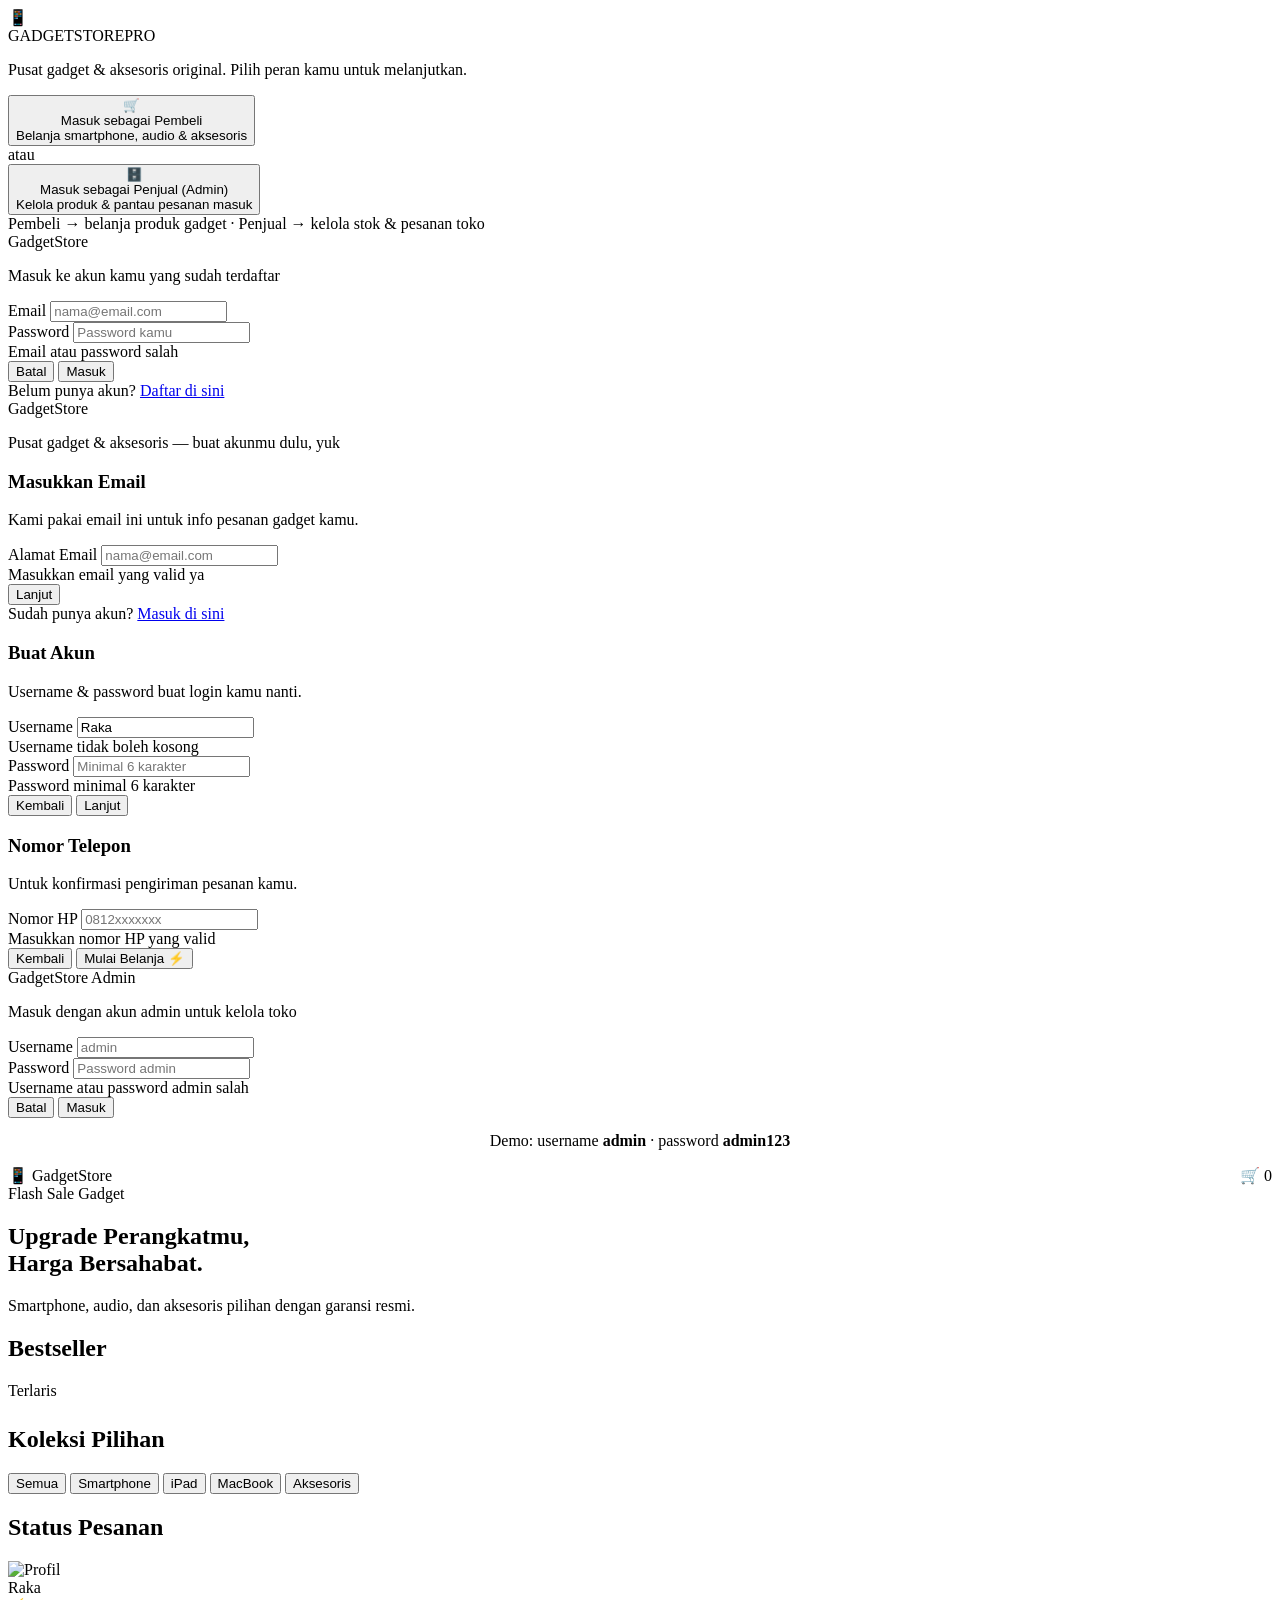
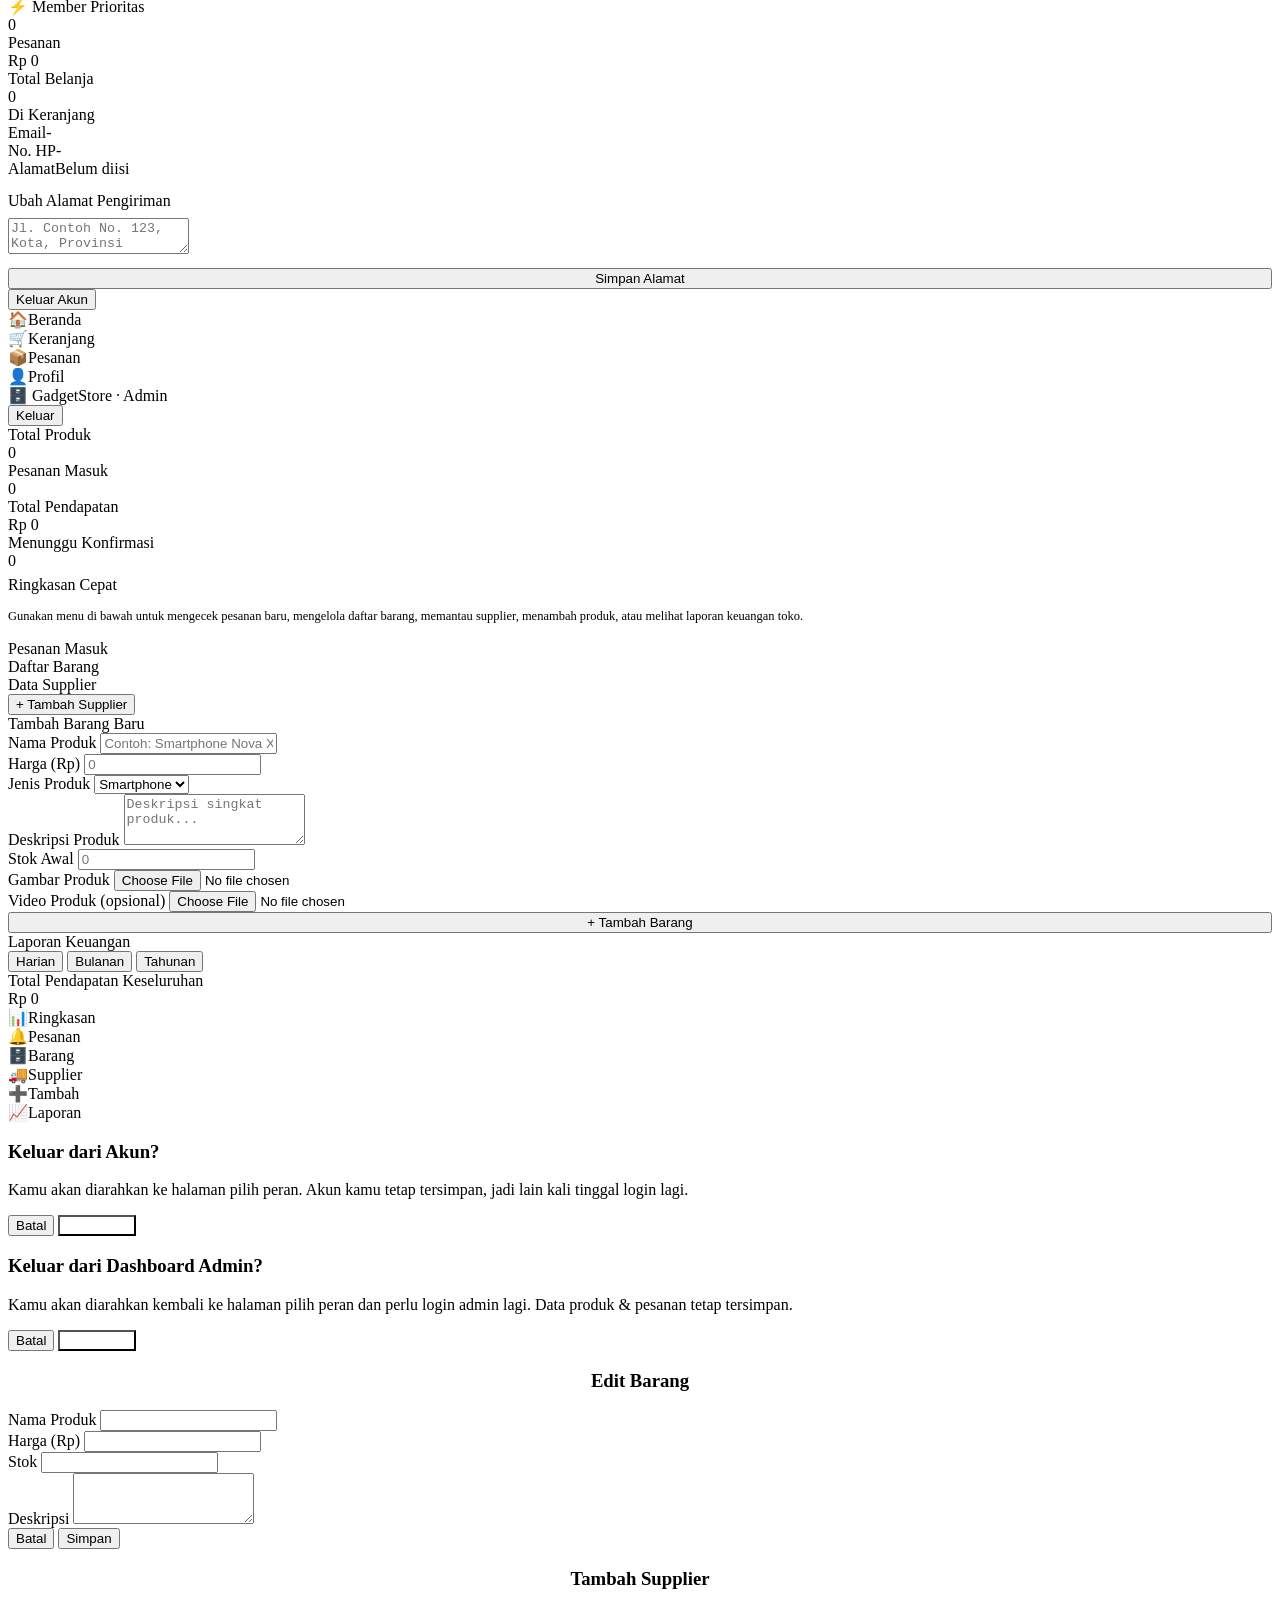
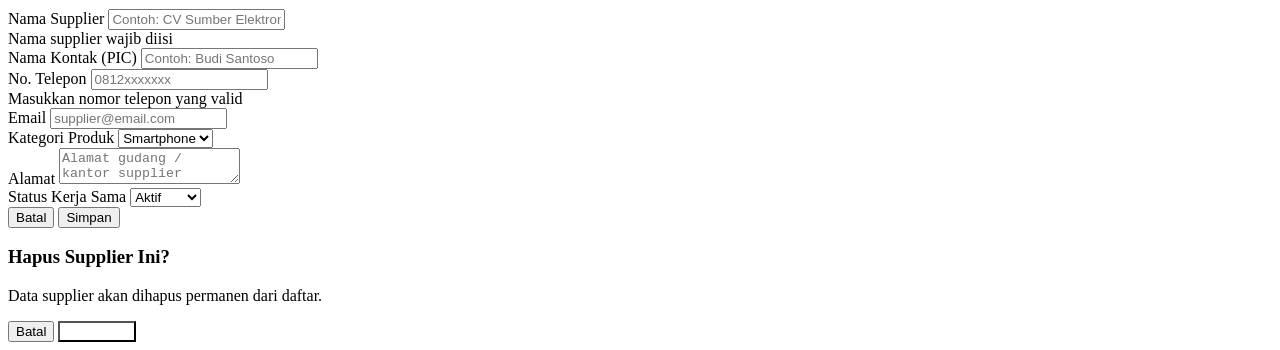
==== index-1.html @ 93f3e4f4 "Add files via upload" ====
<!DOCTYPE html>
<html lang="id">
<head>
<meta charset="UTF-8">
<meta name="viewport" content="width=device-width, initial-scale=1.0, maximum-scale=1.0">
<title>GADGET STORE PRO — Elektronik & Aksesoris Terpercaya</title>
<link rel="preconnect" href="https://fonts.googleapis.com">
<link href="https://fonts.googleapis.com/css2?family=Space+Grotesk:wght@400;500;600;700&family=Inter:wght@300;400;500;600;700&display=swap" rel="stylesheet">
<link rel="stylesheet" href="css/style.css">
</head>
<body>
<!-- ============ ROLE SELECT (LANDING) ============ -->
<div id="roleOverlay">
  <div class="role-card">
    <div class="role-logo-mark">📱<span class="led"></span></div>
    <div class="role-brand">GADGET<span>STORE</span><span class="role-pro-tag">PRO</span></div>
    <p class="role-sub">Pusat gadget &amp; aksesoris original. Pilih peran kamu untuk melanjutkan.</p>
    <button class="role-btn buyer" onclick="chooseRole('buyer')">
      <span class="r-ic">🛒</span>
      <span class="r-txt">
        <div class="r-title">Masuk sebagai Pembeli</div>
        <div class="r-desc">Belanja smartphone, audio &amp; aksesoris</div>
      </span>
    </button>

    <div class="role-divider">atau</div>

    <button class="role-btn admin" onclick="chooseRole('admin')">
      <span class="r-ic">🗄️</span>
      <span class="r-txt">
        <div class="r-title">Masuk sebagai Penjual (Admin)</div>
        <div class="r-desc">Kelola produk &amp; pantau pesanan masuk</div>
      </span>
    </button>

    <div class="role-footnote">Pembeli → belanja produk gadget · Penjual → kelola stok &amp; pesanan toko</div>
  </div>
</div>

<!-- ============ LOGIN PEMBELI (UNTUK YANG SUDAH PUNYA AKUN) ============ -->
<div id="loginOverlay">
  <div class="ob-card">
    <div class="ob-logo"><span class="brand">Gadget<span>Store</span></span></div>
    <p class="ob-sub">Masuk ke akun kamu yang sudah terdaftar</p>
    <div class="field">
      <label>Email</label>
      <input type="email" id="loginEmail" placeholder="nama@email.com">
    </div>
    <div class="field">
      <label>Password</label>
      <input type="password" id="loginPassword" placeholder="Password kamu">
      <div class="err" id="errLogin">Email atau password salah</div>
    </div>

    <div class="ob-actions">
      <button class="btn btn-ghost" onclick="cancelBuyerLogin()">Batal</button>
      <button class="btn btn-primary" onclick="loginBuyer()">Masuk</button>
    </div>
    <div class="switch-link">Belum punya akun? <a href="javascript:void(0)" onclick="goToSignupFromLogin()">Daftar di sini</a></div>
  </div>
</div>

<!-- ============ ONBOARDING (PEMBELI BARU) ============ -->
<div id="onboardingOverlay">
  <div class="ob-card">
    <div class="ob-logo"><span class="brand">Gadget<span>Store</span></span></div>
    <p class="ob-sub">Pusat gadget &amp; aksesoris — buat akunmu dulu, yuk</p>
    <div class="ob-dots">
      <div class="ob-dot active" data-dot="1"></div>
      <div class="ob-dot" data-dot="2"></div>
      <div class="ob-dot" data-dot="3"></div>
    </div>

    <!-- STEP 1: EMAIL -->
    <div class="ob-step active" id="obStep1">
      <h3>Masukkan Email</h3>
      <p class="hint">Kami pakai email ini untuk info pesanan gadget kamu.</p>
      <div class="field">
        <label>Alamat Email</label>
        <input type="email" id="obEmail" placeholder="nama@email.com">
        <div class="err" id="errEmail">Masukkan email yang valid ya</div>
      </div>
      <div class="ob-actions">
        <button class="btn btn-primary" onclick="obNext(1)">Lanjut</button>
      </div>
      <div class="switch-link">Sudah punya akun? <a href="javascript:void(0)" onclick="goToLoginFromSignup()">Masuk di sini</a></div>
    </div>

    <!-- STEP 2: USERNAME & PASSWORD -->
    <div class="ob-step" id="obStep2">
      <h3>Buat Akun</h3>
      <p class="hint">Username &amp; password buat login kamu nanti.</p>
      <div class="field">
        <label>Username</label>
        <input type="text" id="obUsername" placeholder="Raka" value="Raka">
        <div class="err" id="errUsername">Username tidak boleh kosong</div>
      </div>
      <div class="field">
        <label>Password</label>
        <input type="password" id="obPassword" placeholder="Minimal 6 karakter">
        <div class="err" id="errPassword">Password minimal 6 karakter</div>
      </div>
      <div class="ob-actions">
        <button class="btn btn-ghost" onclick="obBack(2)">Kembali</button>
        <button class="btn btn-primary" onclick="obNext(2)">Lanjut</button>
      </div>
    </div>

    <!-- STEP 3: PHONE -->
    <div class="ob-step" id="obStep3">
      <h3>Nomor Telepon</h3>
      <p class="hint">Untuk konfirmasi pengiriman pesanan kamu.</p>
      <div class="field">
        <label>Nomor HP</label>
        <input type="tel" id="obPhone" placeholder="0812xxxxxxx">
        <div class="err" id="errPhone">Masukkan nomor HP yang valid</div>
      </div>
      <div class="ob-actions">
        <button class="btn btn-ghost" onclick="obBack(3)">Kembali</button>
        <button class="btn btn-gold" onclick="obFinish()">Mulai Belanja ⚡</button>
      </div>
    </div>
  </div>
</div>

<!-- ============ LOGIN ADMIN ============ -->
<div id="adminLoginOverlay">
  <div class="ob-card">
    <div class="ob-logo"><span class="brand">Gadget<span>Store</span> Admin</span></div>
    <p class="ob-sub">Masuk dengan akun admin untuk kelola toko</p>
    <div class="field">
      <label>Username</label>
      <input type="text" id="adminUsername" placeholder="admin">
    </div>
    <div class="field">
      <label>Password</label>
      <input type="password" id="adminPassword" placeholder="Password admin">
      <div class="err" id="errAdminLogin">Username atau password admin salah</div>
    </div>

    <div class="ob-actions">
      <button class="btn btn-ghost" onclick="cancelAdminLogin()">Batal</button>
      <button class="btn btn-primary" onclick="adminLoginSubmit()">Masuk</button>
    </div>
    <p class="field-hint" style="text-align:center;margin-top:14px;">Demo: username <b>admin</b> · password <b>admin123</b></p>
  </div>
</div>

<!-- ============ APP SHELL (PEMBELI) ============ -->
<div id="app">
  <header class="app-header">
    <div id="headerHomeState" style="display:flex;align-items:center;justify-content:space-between;width:100%;">
      <div class="brand-mark">📱 Gadget<span>Store</span></div>
      <div class="header-icons">
        <div class="icon-wrap" onclick="goTo('cart')">
          🛒
          <span class="icon-badge" id="headerCartBadge">0</span>
        </div>
      </div>
    </div>
    <div id="headerBackState" style="display:none;align-items:center;gap:14px;width:100%;">
      <span class="back-btn" onclick="handleBack()">←</span>
      <span class="header-title" id="headerTitle">Detail</span>
    </div>
  </header>

  <main>
    <!-- ===== HOME ===== -->
    <section class="view active" id="view-home">
      <div class="promo-banner">
        <div class="tag">Flash Sale Gadget</div>
        <h2>Upgrade Perangkatmu,<br>Harga Bersahabat.</h2>
        <p>Smartphone, audio, dan aksesoris pilihan dengan garansi resmi.</p>
      </div>
      <div class="section-title">
        <h2>Bestseller</h2>
        <span>Terlaris</span>
      </div>
      <div class="hscroll" id="bestsellerScroll"></div>

      <div class="section-title" style="margin-top:26px;">
        <h2>Koleksi Pilihan</h2>
      </div>
      <div class="cat-chips" id="catChips">
        <button class="chip active" data-cat="semua">Semua</button>
        <button class="chip" data-cat="smartphone">Smartphone</button>
        <button class="chip" data-cat="ipad">iPad</button>
        <button class="chip" data-cat="macbook">MacBook</button>
        <button class="chip" data-cat="aksesoris">Aksesoris</button>
      </div>
      <div class="grid-products" id="productGrid"></div>
    </section>

    <!-- ===== PRODUCT DETAIL ===== -->
    <section class="view" id="view-detail"></section>

    <!-- ===== CART ===== -->
    <section class="view" id="view-cart">
      <div id="cartContent"></div>
    </section>

    <!-- ===== CHECKOUT ===== -->
    <section class="view" id="view-checkout"></section>

    <!-- ===== ORDERS ===== -->
    <section class="view" id="view-orders">
      <div class="section-title"><h2>Status Pesanan</h2></div>
      <div id="ordersList"></div>
    </section>

    <!-- ===== PROFILE ===== -->
    <section class="view" id="view-profile">
      <div class="profile-card">
        <img class="profile-avatar" src="https://i.pravatar.cc/150?img=12" alt="Profil">
        <div class="profile-name" id="profileName">Raka</div>
        <div class="vip-badge">⚡ Member Prioritas</div>
        <div class="profile-stats">
          <div><div class="num" id="statOrders">0</div><div class="lbl">Pesanan</div></div>
          <div><div class="num" id="statSpent">Rp 0</div><div class="lbl">Total Belanja</div></div>
          <div><div class="num" id="statCartCount">0</div><div class="lbl">Di Keranjang</div></div>
        </div>
      </div>

      <div class="info-list">
        <div class="info-row"><span class="lbl">Email</span><span class="val" id="profileEmail">-</span></div>
        <div class="info-row"><span class="lbl">No. HP</span><span class="val" id="profilePhone">-</span></div>
        <div class="info-row"><span class="lbl">Alamat</span><span class="val" id="profileAddress">Belum diisi</span></div>
      </div>

      <div class="info-list" style="margin-top:14px;">
        <div class="info-row" style="display:block;">
          <label class="lbl" style="display:block;margin-bottom:8px;">Ubah Alamat Pengiriman</label>
          <textarea class="co-addr-input" id="addressInput" placeholder="Jl. Contoh No. 123, Kota, Provinsi"></textarea>
          <button class="btn btn-primary" style="width:100%;margin-top:10px;" onclick="saveAddress()">Simpan Alamat</button>
        </div>
      </div>

      <button class="logout-btn" onclick="openLogoutModal()">Keluar Akun</button>
    </section>
  </main>

  <nav class="bottom-nav">
    <div class="nav-item active" data-nav="home" onclick="goTo('home')">
      <span class="ic">🏠</span><span>Beranda</span>
    </div>
    <div class="nav-item" data-nav="cart" onclick="goTo('cart')">
      <span class="ic">🛒</span><span>Keranjang</span>
      <span class="nav-badge" id="navCartBadge" style="display:none;">0</span>
    </div>
    <div class="nav-item" data-nav="orders" onclick="goTo('orders')">
      <span class="ic">📦</span><span>Pesanan</span>
    </div>
    <div class="nav-item" data-nav="profile" onclick="goTo('profile')">
      <span class="ic">👤</span><span>Profil</span>
    </div>
  </nav>
</div>

<!-- ============ ADMIN APP (PENJUAL) ============ -->
<div id="adminApp">
  <header class="admin-header">
    <div class="admin-brand">🗄️ Gadget<span>Store</span> · Admin</div>
    <button class="admin-exit" onclick="openAdminExitModal()">Keluar</button>
  </header>
  <div class="admin-main">
    <!-- TAB: RINGKASAN -->
    <div class="admin-tabpanel active" id="adminPanel-ringkasan">
      <div class="admin-stats">
        <div class="admin-stat-card"><div class="lbl">Total Produk</div><div class="val" id="adminStatProducts">0</div></div>
        <div class="admin-stat-card"><div class="lbl">Pesanan Masuk</div><div class="val" id="adminStatOrders">0</div></div>
        <div class="admin-stat-card"><div class="lbl">Total Pendapatan</div><div class="val" id="adminStatRevenue">Rp 0</div></div>
        <div class="admin-stat-card pending"><div class="lbl">Menunggu Konfirmasi</div><div class="val" id="adminStatPending">0</div></div>
      </div>
      <div class="admin-section-title" style="margin-top:6px;">Ringkasan Cepat</div>
      <p style="font-size:12.5px;color:var(--muted);line-height:1.7;">Gunakan menu di bawah untuk mengecek pesanan baru, mengelola daftar barang, memantau supplier, menambah produk, atau melihat laporan keuangan toko.</p>
    </div>

    <!-- TAB: PESANAN (NOTIFIKASI PENJUALAN) -->
    <div class="admin-tabpanel" id="adminPanel-pesanan">
      <div class="admin-section-title" style="margin-top:0;">Pesanan Masuk</div>
      <div id="adminOrdersList"></div>
    </div>

    <!-- TAB: LIHAT BARANG -->
    <div class="admin-tabpanel" id="adminPanel-barang">
      <div class="admin-section-title" style="margin-top:0;">Daftar Barang</div>
      <div class="admin-prod-grid" id="adminProductGrid"></div>
    </div>

    <!-- TAB: SUPPLIER -->
    <div class="admin-tabpanel" id="adminPanel-supplier">
      <div class="admin-section-title" style="margin-top:0;">Data Supplier</div>
      <div class="supplier-topbar">
        <button class="btn-add-supplier" onclick="openAddSupplierModal()">+ Tambah Supplier</button>
      </div>
      <div id="supplierList"></div>
    </div>

    <!-- TAB: TAMBAH BARANG -->
    <div class="admin-tabpanel" id="adminPanel-tambah">
      <div class="admin-section-title" style="margin-top:0;">Tambah Barang Baru</div>
      <div class="co-block">
        <div class="field">
          <label>Nama Produk</label>
          <input type="text" id="addName" placeholder="Contoh: Smartphone Nova X13">
        </div>
        <div class="field">
          <label>Harga (Rp)</label>
          <input type="number" id="addPrice" placeholder="0">
        </div>
        <div class="field">
          <label>Jenis Produk</label>
          <select id="addCat">
            <option value="smartphone">Smartphone</option>
            <option value="ipad">iPad</option>
            <option value="macbook">MacBook</option>
            <option value="aksesoris">Aksesoris</option>
          </select>
        </div>
        <div class="field">
          <label>Deskripsi Produk</label>
          <textarea id="addDesc" rows="3" placeholder="Deskripsi singkat produk..."></textarea>
        </div>
        <div class="field">
          <label>Stok Awal</label>
          <input type="number" id="addStock" placeholder="0">
        </div>
        <div class="field">
          <label>Gambar Produk</label>
          <input type="file" id="addImageFile" accept="image/*" onchange="previewAddImage(event)">
          <div class="file-preview" id="addImagePreview"></div>
        </div>
        <div class="field">
          <label>Video Produk (opsional)</label>
          <input type="file" id="addVideoFile" accept="video/*" onchange="previewAddVideo(event)">
          <div class="file-preview" id="addVideoPreview"></div>
        </div>
        <button class="btn btn-primary" style="width:100%;" onclick="submitNewProduct()">+ Tambah Barang</button>
      </div>
    </div>

    <!-- TAB: LAPORAN KEUANGAN -->
    <div class="admin-tabpanel" id="adminPanel-laporan">
      <div class="admin-section-title" style="margin-top:0;">Laporan Keuangan</div>
      <div class="report-toggle">
        <button class="active" data-range="harian" onclick="setReportRange('harian')">Harian</button>
        <button data-range="bulanan" onclick="setReportRange('bulanan')">Bulanan</button>
        <button data-range="tahunan" onclick="setReportRange('tahunan')">Tahunan</button>
      </div>
      <div class="report-summary">
        <div class="rs-lbl">Total Pendapatan Keseluruhan</div>
        <div class="rs-val" id="reportSummaryValue">Rp 0</div>
      </div>
      <div id="reportList"></div>
    </div>
  </div>

  <nav class="bottom-nav" id="adminBottomNav">
    <div class="nav-item active" data-tab="ringkasan" onclick="adminGoTo('ringkasan')">
      <span class="ic">📊</span><span>Ringkasan</span>
    </div>
    <div class="nav-item" data-tab="pesanan" onclick="adminGoTo('pesanan')">
      <span class="ic">🔔</span><span>Pesanan</span>
      <span class="nav-badge" id="adminPendingBadge" style="display:none;">0</span>
    </div>
    <div class="nav-item" data-tab="barang" onclick="adminGoTo('barang')">
      <span class="ic">🗄️</span><span>Barang</span>
    </div>
    <div class="nav-item" data-tab="supplier" onclick="adminGoTo('supplier')">
      <span class="ic">🚚</span><span>Supplier</span>
    </div>
    <div class="nav-item" data-tab="tambah" onclick="adminGoTo('tambah')">
      <span class="ic">➕</span><span>Tambah</span>
    </div>
    <div class="nav-item" data-tab="laporan" onclick="adminGoTo('laporan')">
      <span class="ic">📈</span><span>Laporan</span>
    </div>
  </nav>
</div>

<!-- ============ LOGOUT MODAL (PEMBELI) ============ -->
<div class="modal-overlay" id="logoutModal">
  <div class="modal-box">
    <h3>Keluar dari Akun?</h3>
    <p>Kamu akan diarahkan ke halaman pilih peran. Akun kamu tetap tersimpan, jadi lain kali tinggal login lagi.</p>
    <div class="modal-actions">
      <button class="btn btn-ghost" style="flex:1;" onclick="closeLogoutModal()">Batal</button>
      <button class="btn" style="flex:1;background:var(--danger);color:#fff;" onclick="confirmLogout()">Ya, Keluar</button>
    </div>
  </div>
</div>

<!-- ============ ADMIN EXIT MODAL ============ -->
<div class="modal-overlay" id="adminExitModal">
  <div class="modal-box">
    <h3>Keluar dari Dashboard Admin?</h3>
    <p>Kamu akan diarahkan kembali ke halaman pilih peran dan perlu login admin lagi. Data produk &amp; pesanan tetap tersimpan.</p>
    <div class="modal-actions">
      <button class="btn btn-ghost" style="flex:1;" onclick="closeAdminExitModal()">Batal</button>
      <button class="btn" style="flex:1;background:var(--danger);color:#fff;" onclick="confirmAdminExit()">Ya, Keluar</button>
    </div>
  </div>
</div>

<!-- ============ EDIT PRODUK MODAL (ADMIN) ============ -->
<div class="modal-overlay" id="editProductModal">
  <div class="modal-box" style="text-align:left;">
    <h3 style="text-align:center;">Edit Barang</h3>
    <div class="field">
      <label>Nama Produk</label>
      <input type="text" id="editName">
    </div>
    <div class="field">
      <label>Harga (Rp)</label>
      <input type="number" id="editPrice">
    </div>
    <div class="field">
      <label>Stok</label>
      <input type="number" id="editStock">
    </div>
    <div class="field">
      <label>Deskripsi</label>
      <textarea id="editDesc" rows="3"></textarea>
    </div>
    <div class="modal-actions">
      <button class="btn btn-ghost" style="flex:1;" onclick="closeEditProductModal()">Batal</button>
      <button class="btn btn-primary" style="flex:1;" onclick="saveEditProduct()">Simpan</button>
    </div>
  </div>
</div>

<!-- ============ SUPPLIER MODAL (TAMBAH / EDIT) ============ -->
<div class="modal-overlay" id="supplierModal">
  <div class="modal-box" style="text-align:left;">
    <h3 style="text-align:center;" id="supplierModalTitle">Tambah Supplier</h3>
    <div class="field">
      <label>Nama Supplier</label>
      <input type="text" id="supName" placeholder="Contoh: CV Sumber Elektronik">
      <div class="err" id="errSupName">Nama supplier wajib diisi</div>
    </div>
    <div class="field">
      <label>Nama Kontak (PIC)</label>
      <input type="text" id="supContact" placeholder="Contoh: Budi Santoso">
    </div>
    <div class="field">
      <label>No. Telepon</label>
      <input type="tel" id="supPhone" placeholder="0812xxxxxxx">
      <div class="err" id="errSupPhone">Masukkan nomor telepon yang valid</div>
    </div>
    <div class="field">
      <label>Email</label>
      <input type="email" id="supEmail" placeholder="supplier@email.com">
    </div>
    <div class="field">
      <label>Kategori Produk</label>
      <select id="supCat">
        <option value="smartphone">Smartphone</option>
        <option value="ipad">iPad</option>
        <option value="macbook">MacBook</option>
        <option value="aksesoris">Aksesoris</option>
      </select>
    </div>
    <div class="field">
      <label>Alamat</label>
      <textarea id="supAddress" rows="2" placeholder="Alamat gudang / kantor supplier"></textarea>
    </div>
    <div class="field">
      <label>Status Kerja Sama</label>
      <select id="supStatus">
        <option value="Aktif">Aktif</option>
        <option value="Nonaktif">Nonaktif</option>
      </select>
    </div>
    <div class="modal-actions">
      <button class="btn btn-ghost" style="flex:1;" onclick="closeSupplierModal()">Batal</button>
      <button class="btn btn-primary" style="flex:1;" onclick="saveSupplier()">Simpan</button>
    </div>
  </div>
</div>

<!-- ============ HAPUS SUPPLIER MODAL ============ -->
<div class="modal-overlay" id="deleteSupplierModal">
  <div class="modal-box">
    <h3>Hapus Supplier Ini?</h3>
    <p id="deleteSupplierText">Data supplier akan dihapus permanen dari daftar.</p>
    <div class="modal-actions">
      <button class="btn btn-ghost" style="flex:1;" onclick="closeDeleteSupplierModal()">Batal</button>
      <button class="btn" style="flex:1;background:var(--danger);color:#fff;" onclick="confirmDeleteSupplier()">Ya, Hapus</button>
    </div>
  </div>
</div>

<div class="toast" id="toast"><span class="dot"></span><span id="toastMsg"></span></div>

<script src="js/app.js"></script>
</body>
</html>
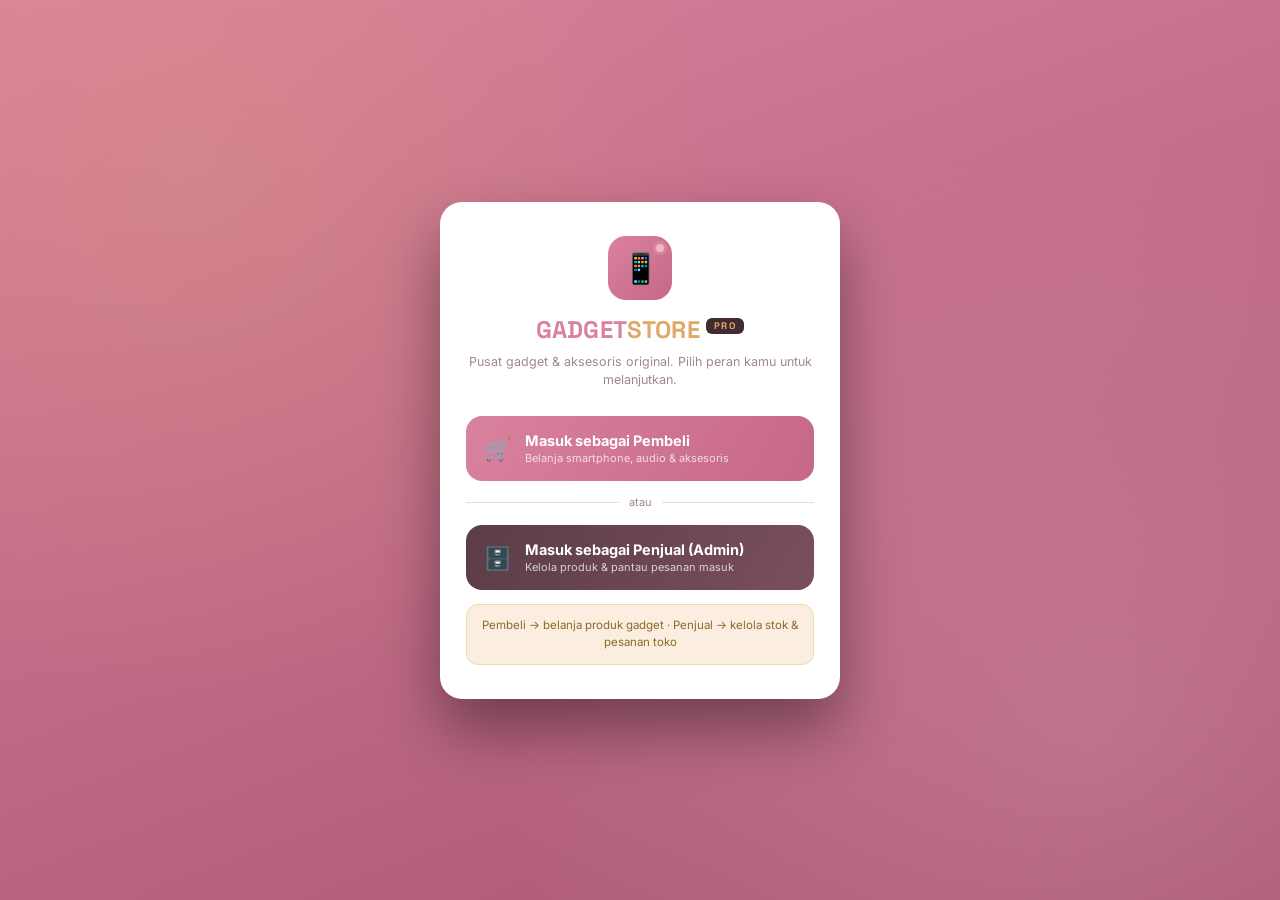
==== commit ef288410: "Update index-1.html" ====
--- a/index-1.html
+++ b/index-1.html
@@ -6,7 +6,543 @@
 <title>GADGET STORE PRO — Elektronik & Aksesoris Terpercaya</title>
 <link rel="preconnect" href="https://fonts.googleapis.com">
 <link href="https://fonts.googleapis.com/css2?family=Space+Grotesk:wght@400;500;600;700&family=Inter:wght@300;400;500;600;700&display=swap" rel="stylesheet">
-<link rel="stylesheet" href="css/style.css">
+<style>
+  :root{
+    --primary:#d9829d;      /* pink cream — dusty rose */
+    --secondary:#c66886;
+    --accent:#e0a86a;       /* cream gold accent */
+    --signal:#f2b6c6;       /* soft pink indicator */
+    --bg:#fdf4ee;           /* cream background */
+    --surface:#FFFFFF;
+    --ink:#3f2b30;
+    --muted:#a08790;
+    --line:#f2ddd6;
+    --danger:#c23b3b;
+    --amber:#d99a2b;
+    --blue:#2e6cd9;
+    --green:#2e9e5b;
+  }
+  *{margin:0;padding:0;box-sizing:border-box;}
+  html,body{height:100%;}
+  body{
+    font-family:'Inter',sans-serif;
+    background:var(--bg);
+    color:var(--ink);
+    -webkit-tap-highlight-color:transparent;
+  }
+  h1,h2,h3,.display{font-family:'Space Grotesk',sans-serif;}
+  a{color:inherit;text-decoration:none;}
+  ul{list-style:none;}
+  img{max-width:100%;display:block;}
+  button,input,select,textarea{font-family:inherit;}
+  button{cursor:pointer;border:none;background:none;}
+  input,textarea{outline:none;}
+  .container{max-width:1100px;margin:0 auto;padding:0 5%;}
+/* ================= LED INDICATOR SIGNATURE ================= */
+.led{
+width:8px;height:8px;border-radius:50%;background:var(--signal);
+box-shadow:0 0 0 3px rgba(242,182,198,.25);
+animation:pulse 1.8s ease-in-out infinite;
+}
+@keyframes pulse{
+0%,100%{opacity:1; box-shadow:0 0 0 3px rgba(242,182,198,.25);}
+50%{opacity:.55; box-shadow:0 0 0 5px rgba(242,182,198,.12);}
+}
+
+/* ================= ROLE SELECT SCREEN ================= */
+#roleOverlay{
+position:fixed;inset:0;z-index:1100;
+background:
+radial-gradient(circle at 15% 20%, rgba(224,168,106,.22), transparent 40%),
+radial-gradient(circle at 85% 80%, rgba(242,182,198,.25), transparent 45%),
+linear-gradient(160deg,var(--primary),#a85570);
+display:flex;align-items:center;justify-content:center;
+padding:24px;
+}
+.role-card{
+width:100%;max-width:400px;background:var(--surface);
+border-radius:22px;padding:34px 26px;
+box-shadow:0 30px 60px rgba(0,0,0,.4);
+text-align:center;
+}
+.role-logo-mark{
+display:inline-flex;align-items:center;justify-content:center;
+width:64px;height:64px;border-radius:18px;
+background:linear-gradient(135deg,var(--primary),var(--secondary));
+font-size:30px;margin-bottom:14px;position:relative;
+}
+.role-logo-mark .led{position:absolute;top:8px;right:8px;}
+.role-brand{font-family:'Space Grotesk',sans-serif;font-size:24px;font-weight:700;color:var(--primary);letter-spacing:.3px;}
+.role-brand span{color:var(--accent);}
+.role-pro-tag{
+display:inline-block;font-size:9.5px;font-weight:700;letter-spacing:1.5px;
+color:#fff;background:var(--ink);padding:2px 8px;border-radius:6px;
+vertical-align:middle;margin-left:6px;position:relative;top:-6px;
+}
+.role-sub{font-size:12.5px;color:var(--muted);margin:8px 0 26px;line-height:1.5;}
+
+.role-btn{
+width:100%;display:flex;align-items:center;gap:14px;
+padding:16px 18px;border-radius:16px;text-align:left;margin-bottom:14px;
+transition:transform .2s ease, filter .2s ease;
+}
+.role-btn:active{transform:scale(.98);}
+.role-btn.buyer{
+background:linear-gradient(120deg,var(--primary),var(--secondary));
+color:#fff;
+}
+.role-btn.admin{
+background:linear-gradient(120deg,#5b3d46,#7a4f5b);
+color:#fff;
+}
+.role-btn .r-ic{font-size:22px;}
+.role-btn .r-txt .r-title{font-size:14.5px;font-weight:700;}
+.role-btn .r-txt .r-desc{font-size:11px;opacity:.75;margin-top:2px;}
+
+.role-divider{display:flex;align-items:center;gap:10px;margin:8px 0 16px;color:var(--muted);font-size:11px;}
+.role-divider::before,.role-divider::after{content:"";flex:1;height:1px;background:var(--line);}
+
+.role-footnote{
+background:#fbeee0;border:1px solid #f0d9b8;color:#8a6a2c;
+font-size:11.5px;border-radius:12px;padding:12px 14px;line-height:1.5;margin-top:4px;
+}
+
+/* ================= ONBOARDING / LOGIN OVERLAYS ================= */
+#onboardingOverlay,#loginOverlay,#adminLoginOverlay{
+position:fixed;inset:0;z-index:1000;display:none;
+align-items:center;justify-content:center;
+padding:24px;
+}
+#onboardingOverlay,#loginOverlay{ background:linear-gradient(160deg,var(--primary),var(--secondary)); }
+#adminLoginOverlay{ background:linear-gradient(160deg,#4a333a,#2a1c20); }
+
+.ob-card{
+width:100%;max-width:400px;background:var(--surface);
+border-radius:22px;padding:32px 26px;
+box-shadow:0 30px 60px rgba(0,0,0,.35);
+}
+.ob-logo{text-align:center;margin-bottom:6px;}
+.ob-logo .brand{font-family:'Space Grotesk',sans-serif;font-size:24px;font-weight:700;color:var(--primary);}
+.ob-logo .brand span{color:var(--accent);}
+.ob-sub{text-align:center;font-size:12.5px;color:var(--muted);margin-bottom:26px;}
+
+.ob-dots{display:flex;justify-content:center;gap:8px;margin-bottom:24px;}
+.ob-dot{width:8px;height:8px;border-radius:50%;background:var(--line);transition:all .3s ease;}
+.ob-dot.active{background:var(--accent);width:22px;border-radius:5px;}
+
+.ob-step{display:none;}
+.ob-step.active{display:block;animation:fadein .35s ease;}
+@keyframes fadein{from{opacity:0;transform:translateY(8px);}to{opacity:1;transform:translateY(0);}}
+
+.ob-step h3{font-size:18px;color:var(--primary);margin-bottom:6px;}
+.ob-step p.hint{font-size:12px;color:var(--muted);margin-bottom:20px;}
+
+.field{margin-bottom:16px;}
+.field label{display:block;font-size:11.5px;font-weight:600;color:var(--secondary);margin-bottom:6px;}
+.field input,.field textarea,.field select{
+width:100%;padding:13px 14px;border-radius:12px;
+border:1.5px solid var(--line);font-size:14px;background:#fffaf7;
+transition:border .25s ease;
+}
+.field input:focus,.field textarea:focus,.field select:focus{border-color:var(--accent);background:#fff;}
+.field .err{font-size:11px;color:var(--danger);margin-top:5px;display:none;}
+.field-hint{font-size:10.5px;color:var(--muted);margin-top:5px;}
+
+.ob-actions{display:flex;gap:10px;margin-top:22px;}
+.btn{
+display:inline-flex;align-items:center;justify-content:center;gap:6px;
+padding:13px 20px;border-radius:12px;font-size:13.5px;font-weight:600;
+transition:all .25s ease;
+}
+.btn-primary{background:var(--primary);color:#fff;flex:1;}
+.btn-primary:hover{background:var(--secondary);}
+.btn-ghost{background:var(--bg);color:var(--secondary);}
+.btn-gold{background:var(--accent);color:#fff;flex:1;}
+.btn-gold:hover{filter:brightness(1.05);}
+.switch-link{text-align:center;font-size:11.5px;color:var(--muted);margin-top:16px;}
+.switch-link a{color:var(--primary);font-weight:700;}
+
+/* ================= APP SHELL (BUYER) ================= */
+#app{display:none;min-height:100vh;padding-bottom:78px;}
+
+header.app-header{
+position:sticky;top:0;z-index:50;
+background:var(--primary);color:#fff;
+padding:16px 5%;
+display:flex;align-items:center;justify-content:space-between;
+box-shadow:0 6px 20px rgba(0,0,0,.12);
+}
+.brand-mark{font-family:'Space Grotesk',sans-serif;font-size:19px;font-weight:700;display:flex;align-items:center;gap:8px;}
+.brand-mark span{color:var(--accent);}
+.brand-mark .led{position:static;}
+.header-icons{display:flex;align-items:center;gap:16px;}
+.icon-wrap{position:relative;font-size:19px;}
+.icon-badge{
+position:absolute;top:-8px;right:-10px;background:var(--accent);color:#fff;
+font-size:10px;font-weight:700;width:17px;height:17px;border-radius:50%;
+display:flex;align-items:center;justify-content:center;
+}
+.back-btn{font-size:20px;}
+.header-title{font-size:15px;font-weight:600;}
+
+main{max-width:1100px;margin:0 auto;padding:18px 5% 30px;}
+.view{display:none;}
+.view.active{display:block;animation:fadein .3s ease;}
+
+/* ================= HOME ================= */
+.section-title{
+display:flex;justify-content:space-between;align-items:center;
+margin:22px 0 14px;
+}
+.section-title h2{font-size:18px;color:var(--primary);}
+.section-title span{font-size:11.5px;color:var(--accent);font-weight:600;}
+
+.promo-banner{
+background:linear-gradient(120deg,var(--primary),var(--secondary));
+color:#fff;border-radius:18px;padding:24px 20px;position:relative;overflow:hidden;
+}
+.promo-banner::after{
+content:"";position:absolute;right:-30px;top:-30px;width:140px;height:140px;
+background:radial-gradient(circle,rgba(242,182,198,.35),transparent 70%);
+}
+.promo-banner::before{
+content:"";position:absolute;inset:0;opacity:.12;pointer-events:none;
+background-image:
+linear-gradient(90deg, transparent 46%, var(--accent) 46%, var(--accent) 48%, transparent 48%),
+linear-gradient(0deg, transparent 70%, var(--accent) 70%, var(--accent) 72%, transparent 72%);
+background-size:60px 60px;
+}
+.promo-banner .tag{font-size:10.5px;letter-spacing:2px;text-transform:uppercase;color:#fff0f5;font-weight:700;}
+.promo-banner h2{font-size:22px;margin:8px 0 6px;}
+.promo-banner p{font-size:12.5px;opacity:.85;max-width:230px;}
+
+.hscroll{display:flex;gap:14px;overflow-x:auto;padding:4px 2px 10px;scrollbar-width:none;}
+.hscroll::-webkit-scrollbar{display:none;}
+
+.cat-chips{display:flex;gap:9px;overflow-x:auto;padding:2px 2px 4px;scrollbar-width:none;}
+.cat-chips::-webkit-scrollbar{display:none;}
+.chip{
+flex:0 0 auto;padding:9px 18px;border-radius:20px;font-size:12.5px;font-weight:600;
+background:var(--surface);border:1.5px solid var(--line);color:var(--secondary);
+}
+.chip.active{background:var(--primary);border-color:var(--primary);color:#fff;}
+
+.grid-products{
+display:grid;grid-template-columns:repeat(2,1fr);gap:14px;margin-top:14px;
+}
+@media(min-width:720px){ .grid-products{grid-template-columns:repeat(4,1fr);} }
+
+.p-card{
+background:var(--surface);border-radius:16px;overflow:hidden;
+box-shadow:0 8px 20px -10px rgba(217,130,157,.35);
+flex:0 0 150px;
+display:flex;flex-direction:column;
+}
+.grid-products .p-card{flex:none;width:100%;}
+
+.p-img{position:relative;height:170px;background:var(--bg);cursor:pointer;}
+.p-img img{width:100%;height:100%;object-fit:cover;}
+.p-badge{
+position:absolute;top:10px;left:10px;background:var(--accent);color:#fff;
+font-size:9.5px;font-weight:700;padding:4px 9px;border-radius:20px;
+}
+.p-video-badge{
+position:absolute;bottom:10px;right:10px;background:rgba(0,0,0,.55);color:#fff;
+font-size:10px;font-weight:600;padding:3px 8px;border-radius:20px;display:flex;align-items:center;gap:4px;
+}
+.p-body{padding:11px 11px 13px;flex:1;display:flex;flex-direction:column;}
+.p-name{font-size:12.5px;font-weight:600;line-height:1.3;margin-bottom:4px;cursor:pointer;}
+.p-desc{font-size:10.5px;color:var(--muted);margin-bottom:6px;line-height:1.4;}
+.p-rating{display:flex;align-items:center;gap:5px;font-size:10.5px;color:var(--muted);margin-bottom:6px;}
+.p-rating .stars{color:var(--accent);}
+.p-price{font-size:13.5px;font-weight:700;color:var(--primary);margin-bottom:10px;}
+.p-actions{display:flex;gap:6px;margin-top:auto;}
+.p-actions button{flex:1;padding:8px 4px;border-radius:9px;font-size:10.5px;font-weight:600;}
+.btn-cart-sm{background:var(--bg);color:var(--secondary);border:1px solid var(--line);}
+.btn-buy-sm{background:var(--primary);color:#fff;}
+
+/* ================= PRODUCT DETAIL / GALLERY SLIDER ================= */
+.pd-gallery{position:relative;border-radius:18px;overflow:hidden;background:var(--surface);margin-bottom:12px;}
+.pd-slides{display:flex;height:340px;overflow-x:auto;scroll-snap-type:x mandatory;scrollbar-width:none;}
+.pd-slides::-webkit-scrollbar{display:none;}
+.pd-slide{flex:0 0 100%;width:100%;height:100%;scroll-snap-align:center;position:relative;background:#f3e3dd;}
+.pd-slide img,.pd-slide video{width:100%;height:100%;object-fit:cover;}
+.pd-slide.video-slide{display:flex;align-items:center;justify-content:center;background:#241a1d;}
+.pd-play-hint{
+position:absolute;bottom:12px;left:12px;background:rgba(0,0,0,.55);color:#fff;
+font-size:10.5px;font-weight:600;padding:5px 10px;border-radius:20px;display:flex;align-items:center;gap:5px;
+pointer-events:none;
+}
+.pd-dots{display:flex;justify-content:center;gap:7px;padding:10px 0 2px;}
+.pd-dot{width:7px;height:7px;border-radius:50%;background:var(--line);cursor:pointer;transition:all .25s ease;}
+.pd-dot.active{background:var(--primary);width:18px;border-radius:5px;}
+.pd-arrow{
+position:absolute;top:50%;transform:translateY(-50%);width:32px;height:32px;border-radius:50%;
+background:rgba(255,255,255,.85);color:var(--primary);display:flex;align-items:center;justify-content:center;
+font-size:15px;font-weight:700;box-shadow:0 4px 10px rgba(0,0,0,.15);z-index:5;
+}
+.pd-arrow.prev{left:10px;} .pd-arrow.next{right:10px;}
+
+.pd-cat{font-size:11px;text-transform:uppercase;letter-spacing:1.5px;color:var(--accent);font-weight:700;}
+.pd-name{font-size:21px;color:var(--primary);margin:6px 0 8px;}
+.pd-meta{display:flex;align-items:center;gap:14px;font-size:12px;color:var(--muted);margin-bottom:12px;}
+.pd-price{font-size:22px;font-weight:700;color:var(--primary);margin-bottom:16px;}
+.pd-desc{font-size:13px;color:#5c464b;line-height:1.7;margin-bottom:20px;}
+
+.variant-block{margin-bottom:18px;}
+.variant-block h4{font-size:13px;color:var(--secondary);margin-bottom:10px;}
+.color-opts{display:flex;gap:10px;flex-wrap:wrap;}
+.color-dot{
+width:34px;height:34px;border-radius:50%;border:2.5px solid transparent;
+display:flex;align-items:center;justify-content:center;cursor:pointer;
+transition:all .2s ease;
+}
+.color-dot.selected{border-color:var(--accent);transform:scale(1.1);}
+.color-inner{width:100%;height:100%;border-radius:50%;border:1px solid rgba(0,0,0,.08);}
+
+.size-opts{display:flex;gap:10px;flex-wrap:wrap;}
+.size-opt{
+min-width:56px;height:40px;padding:0 10px;border-radius:10px;border:1.5px solid var(--line);
+display:flex;align-items:center;justify-content:center;font-size:12px;font-weight:600;
+color:var(--secondary);cursor:pointer;transition:all .2s ease;
+}
+.size-opt.selected{background:var(--primary);border-color:var(--primary);color:#fff;}
+
+.review-item{
+display:flex;gap:12px;padding:14px 0;border-bottom:1px solid var(--line);
+}
+.review-item img{width:38px;height:38px;border-radius:50%;object-fit:cover;}
+.review-name{font-size:12.5px;font-weight:600;}
+.review-stars{color:var(--accent);font-size:11px;margin:2px 0 4px;}
+.review-text{font-size:12px;color:#6a545a;line-height:1.5;}
+
+.pd-sticky-bar{
+position:sticky;bottom:0;background:var(--surface);
+padding:12px 0 4px;display:flex;gap:10px;
+border-top:1px solid var(--line);margin-top:10px;
+}
+.pd-sticky-bar button{flex:1;padding:14px;border-radius:12px;font-size:13.5px;font-weight:600;}
+.btn-add-cart{background:var(--bg);color:var(--primary);border:1.5px solid var(--primary);}
+.btn-buy-now{background:var(--primary);color:#fff;}
+
+/* ================= CART ================= */
+.cart-item{
+display:flex;gap:12px;background:var(--surface);border-radius:16px;
+padding:12px;margin-bottom:12px;box-shadow:0 6px 16px -10px rgba(217,130,157,.3);
+}
+.cart-check{width:18px;height:18px;accent-color:var(--primary);align-self:center;}
+.cart-item img{width:64px;height:78px;border-radius:10px;object-fit:cover;}
+.ci-info{flex:1;}
+.ci-name{font-size:13px;font-weight:600;margin-bottom:3px;}
+.ci-variant{font-size:10.5px;color:var(--muted);margin-bottom:5px;}
+.ci-price{font-size:12.5px;font-weight:700;color:var(--primary);}
+.ci-qty{display:flex;align-items:center;gap:8px;margin-top:6px;}
+.qbtn{width:23px;height:23px;border-radius:6px;background:var(--bg);color:var(--primary);font-weight:700;font-size:13px;}
+.ci-delete{font-size:11px;color:var(--danger);text-decoration:underline;margin-top:6px;cursor:pointer;}
+
+.summary-box{
+background:var(--surface);border-radius:16px;padding:16px;margin-top:16px;
+box-shadow:0 6px 16px -10px rgba(217,130,157,.3);
+}
+.summary-row{display:flex;justify-content:space-between;font-size:12.5px;color:#5c464b;margin-bottom:8px;}
+.summary-row.total{font-size:15px;font-weight:700;color:var(--primary);border-top:1px solid var(--line);padding-top:10px;margin-top:6px;}
+
+.checkout-btn{
+width:100%;background:var(--primary);color:#fff;padding:15px;border-radius:13px;
+font-size:14px;font-weight:700;margin-top:14px;
+}
+.checkout-btn:disabled{background:#e3cdd3;}
+
+/* ================= CHECKOUT ================= */
+.co-block{
+background:var(--surface);border-radius:16px;padding:16px;margin-bottom:14px;
+box-shadow:0 6px 16px -10px rgba(217,130,157,.3);
+}
+.co-block h4{font-size:13px;color:var(--secondary);margin-bottom:10px;}
+.co-item-row{display:flex;justify-content:space-between;font-size:12px;padding:6px 0;border-bottom:1px dashed var(--line);}
+.co-item-row:last-child{border-bottom:none;}
+.co-addr-input{
+width:100%;padding:12px;border-radius:10px;border:1.5px solid var(--line);
+font-size:12.5px;resize:vertical;min-height:64px;
+}
+.pay-option{
+display:flex;align-items:center;gap:10px;padding:12px;border-radius:12px;
+border:1.5px solid var(--accent);background:#fdf2e3;font-size:12.5px;font-weight:600;color:var(--secondary);
+}
+
+/* ================= ORDERS ================= */
+.order-card{
+background:var(--surface);border-radius:16px;padding:15px;margin-bottom:13px;
+box-shadow:0 6px 16px -10px rgba(217,130,157,.3);
+}
+.order-top{display:flex;justify-content:space-between;align-items:flex-start;margin-bottom:10px;}
+.order-id{font-size:13px;font-weight:700;color:var(--primary);}
+.order-date{font-size:10.5px;color:var(--muted);margin-top:2px;}
+.order-status-badge{font-size:10.5px;font-weight:700;padding:5px 12px;border-radius:20px;background:#fdf0d0;color:var(--amber);white-space:nowrap;}
+.order-items-list{font-size:11.5px;color:#5c464b;line-height:1.7;margin-bottom:8px;}
+.order-total-row{display:flex;justify-content:space-between;font-size:13px;font-weight:700;color:var(--primary);padding-top:8px;border-top:1px solid var(--line);}
+
+/* ================= PROFILE ================= */
+.profile-card{
+background:linear-gradient(135deg,var(--primary),var(--secondary));
+color:#fff;border-radius:20px;padding:26px 20px;text-align:center;position:relative;overflow:hidden;
+}
+.profile-avatar{
+width:76px;height:76px;border-radius:50%;margin:0 auto 12px;
+border:3px solid var(--accent);object-fit:cover;
+}
+.profile-name{font-size:18px;font-weight:600;}
+.vip-badge{
+display:inline-flex;align-items:center;gap:4px;margin-top:6px;
+background:rgba(255,255,255,.2);border:1px solid #fff0f5;color:#fff0f5;
+font-size:10.5px;font-weight:700;padding:4px 12px;border-radius:20px;
+}
+.profile-stats{display:flex;margin-top:20px;border-top:1px solid rgba(255,255,255,.25);padding-top:16px;}
+.profile-stats div{flex:1;}
+.profile-stats .num{font-size:16px;font-weight:700;color:var(--accent);}
+.profile-stats .lbl{font-size:10px;opacity:.8;margin-top:2px;}
+
+.info-list{background:var(--surface);border-radius:16px;margin-top:16px;overflow:hidden;box-shadow:0 6px 16px -10px rgba(217,130,157,.3);}
+.info-row{display:flex;justify-content:space-between;padding:14px 16px;border-bottom:1px solid var(--line);font-size:12.5px;}
+.info-row:last-child{border-bottom:none;}
+.info-row .lbl{color:var(--muted);}
+.info-row .val{font-weight:600;color:var(--ink);}
+
+.logout-btn{
+width:100%;margin-top:16px;padding:14px;border-radius:13px;
+background:#fdeceb;color:var(--danger);font-weight:700;font-size:13px;
+}
+
+.empty-state{text-align:center;padding:60px 16px;color:var(--muted);font-size:13px;}
+.empty-state .emoji{font-size:36px;margin-bottom:10px;}
+
+/* ================= BOTTOM NAV (SHARED BY BUYER & ADMIN) ================= */
+.bottom-nav{
+position:fixed;bottom:0;left:0;right:0;z-index:60;
+background:var(--surface);border-top:1px solid var(--line);
+display:flex;box-shadow:0 -6px 20px rgba(0,0,0,.06);
+}
+.nav-item{
+flex:1;display:flex;flex-direction:column;align-items:center;gap:3px;
+padding:11px 4px 9px;font-size:9.5px;font-weight:600;color:var(--muted);position:relative;
+}
+.nav-item .ic{font-size:19px;}
+.nav-item.active{color:var(--primary);}
+.nav-item.active .ic{transform:translateY(-1px);}
+.nav-badge{
+position:absolute;top:5px;right:22%;background:var(--accent);color:#fff;
+font-size:9px;font-weight:700;width:15px;height:15px;border-radius:50%;
+display:flex;align-items:center;justify-content:center;
+}
+
+/* ================= ADMIN DASHBOARD ================= */
+#adminApp{display:none;min-height:100vh;padding-bottom:78px;}
+header.admin-header{
+background:#4a333a;color:#fff;padding:16px 5%;
+display:flex;align-items:center;justify-content:space-between;
+box-shadow:0 6px 20px rgba(0,0,0,.15);position:sticky;top:0;z-index:50;
+}
+.admin-brand{font-family:'Space Grotesk',sans-serif;font-size:17px;font-weight:700;display:flex;align-items:center;gap:8px;}
+.admin-brand span{color:var(--accent);}
+.admin-exit{font-size:12px;font-weight:600;background:rgba(255,255,255,.12);padding:8px 14px;border-radius:10px;color:#fff;}
+.admin-main{max-width:1100px;margin:0 auto;padding:20px 5% 30px;}
+
+.admin-tabpanel{display:none;}
+.admin-tabpanel.active{display:block;animation:fadein .3s ease;}
+
+.admin-stats{display:grid;grid-template-columns:repeat(2,1fr);gap:12px;margin-bottom:22px;}
+@media(min-width:720px){ .admin-stats{grid-template-columns:repeat(4,1fr);} }
+.admin-stat-card{
+background:var(--surface);border-radius:16px;padding:16px;
+box-shadow:0 6px 16px -10px rgba(217,130,157,.3);
+}
+.admin-stat-card.pending{border:1.5px solid var(--accent);}
+.admin-stat-card .lbl{font-size:11px;color:var(--muted);margin-bottom:6px;}
+.admin-stat-card .val{font-size:19px;font-weight:700;color:var(--primary);font-family:'Space Grotesk',sans-serif;}
+.admin-section-title{font-size:15px;color:var(--primary);margin:24px 0 12px;font-weight:700;}
+.admin-order-card{background:var(--surface);border-radius:14px;padding:14px;margin-bottom:10px;box-shadow:0 6px 16px -10px rgba(217,130,157,.3);}
+.admin-order-card.is-pending{border:1.5px solid var(--accent);background:#fffaf3;}
+.admin-order-top{display:flex;justify-content:space-between;align-items:center;margin-bottom:6px;gap:8px;}
+.admin-order-top b{font-size:13px;color:var(--primary);}
+.new-order-tag{color:var(--accent);font-size:10.5px;font-weight:700;}
+.status-select{
+font-size:11px;font-weight:600;border:1.5px solid var(--line);border-radius:8px;
+padding:6px 10px;color:var(--secondary);background:#fffaf7;
+}
+
+/* ----- admin barang (product) cards ----- */
+.admin-prod-grid{display:grid;grid-template-columns:repeat(2,1fr);gap:14px;}
+@media(min-width:720px){ .admin-prod-grid{grid-template-columns:repeat(3,1fr);} }
+.admin-prod-card{background:var(--surface);border-radius:16px;overflow:hidden;box-shadow:0 8px 20px -10px rgba(217,130,157,.35);}
+.admin-prod-card img{width:100%;height:130px;object-fit:cover;}
+.admin-prod-body{padding:12px;}
+.admin-prod-name{font-size:12.5px;font-weight:700;margin-bottom:4px;}
+.admin-prod-meta{font-size:11px;color:var(--muted);margin-bottom:8px;line-height:1.6;}
+.admin-prod-price{font-size:13px;font-weight:700;color:var(--primary);margin-bottom:10px;}
+.btn-edit-prod{width:100%;padding:9px;border-radius:9px;background:var(--bg);color:var(--primary);border:1.5px solid var(--primary);font-size:11.5px;font-weight:700;}
+
+/* ----- tambah barang (add product) ----- */
+.file-preview{margin-top:8px;}
+.file-preview img,.file-preview video{width:100%;max-height:170px;object-fit:cover;border-radius:10px;}
+
+/* ----- laporan keuangan (financial reports) ----- */
+.report-toggle{display:flex;gap:8px;margin-bottom:16px;}
+.report-toggle button{
+flex:1;padding:10px;border-radius:12px;font-size:12px;font-weight:700;
+background:var(--surface);border:1.5px solid var(--line);color:var(--secondary);
+}
+.report-toggle button.active{background:var(--primary);border-color:var(--primary);color:#fff;}
+.report-row{display:flex;justify-content:space-between;align-items:center;background:var(--surface);border-radius:14px;padding:14px 16px;margin-bottom:10px;box-shadow:0 6px 16px -10px rgba(217,130,157,.3);}
+.report-row .rlabel{font-size:12.5px;font-weight:700;color:var(--ink);}
+.report-row .rsub{font-size:10.5px;color:var(--muted);margin-top:2px;}
+.report-row .ramount{font-size:14px;font-weight:700;color:var(--primary);}
+.report-summary{background:linear-gradient(120deg,var(--primary),var(--secondary));color:#fff;border-radius:16px;padding:20px;margin-bottom:18px;}
+.report-summary .rs-lbl{font-size:11px;opacity:.85;text-transform:uppercase;letter-spacing:1px;}
+.report-summary .rs-val{font-size:24px;font-weight:700;margin-top:6px;font-family:'Space Grotesk',sans-serif;}
+
+/* ----- supplier ----- */
+.supplier-topbar{display:flex;justify-content:flex-end;margin-bottom:14px;}
+.btn-add-supplier{background:var(--primary);color:#fff;padding:10px 16px;border-radius:11px;font-size:12.5px;font-weight:700;display:inline-flex;align-items:center;gap:6px;}
+.supplier-card{background:var(--surface);border-radius:16px;padding:15px;margin-bottom:12px;box-shadow:0 6px 16px -10px rgba(217,130,157,.3);}
+.supplier-top{display:flex;justify-content:space-between;align-items:flex-start;gap:8px;margin-bottom:8px;}
+.supplier-name{font-size:14px;font-weight:700;color:var(--primary);}
+.supplier-cat{font-size:10.5px;color:var(--accent);font-weight:700;text-transform:uppercase;letter-spacing:.5px;margin-top:2px;}
+.supplier-status{font-size:10px;font-weight:700;padding:4px 11px;border-radius:20px;white-space:nowrap;cursor:pointer;}
+.supplier-status.aktif{background:#e3f5ea;color:var(--green);}
+.supplier-status.nonaktif{background:#f3e6e6;color:var(--danger);}
+.supplier-meta{font-size:12px;color:#5c464b;line-height:1.9;margin-bottom:10px;}
+.supplier-meta b{color:var(--ink);font-weight:600;}
+.supplier-actions{display:flex;gap:8px;}
+.supplier-actions button{flex:1;padding:9px 4px;border-radius:9px;font-size:11px;font-weight:700;}
+.btn-edit-supplier{background:var(--bg);color:var(--primary);border:1.5px solid var(--primary);}
+.btn-del-supplier{background:#fdeceb;color:var(--danger);}
+
+/* ================= MODAL & TOAST ================= */
+.modal-overlay{
+position:fixed;inset:0;background:rgba(63,43,48,.55);z-index:800;
+display:none;align-items:center;justify-content:center;padding:24px;
+}
+.modal-overlay.open{display:flex;}
+.modal-box{
+background:var(--surface);border-radius:18px;padding:26px 22px;max-width:340px;width:100%;text-align:center;
+max-height:88vh;overflow-y:auto;
+}
+.modal-box h3{font-size:16px;color:var(--primary);margin-bottom:8px;}
+.modal-box p{font-size:12.5px;color:var(--muted);margin-bottom:20px;}
+.modal-box .field{text-align:left;}
+.modal-actions{display:flex;gap:10px;}
+
+.toast{
+position:fixed;top:16px;left:50%;transform:translateX(-50%) translateY(-20px);
+background:var(--primary);color:#fff;padding:13px 22px;border-radius:12px;
+font-size:12.5px;font-weight:500;opacity:0;pointer-events:none;
+transition:all .35s ease;z-index:900;
+display:flex;align-items:center;gap:8px;box-shadow:0 10px 26px rgba(0,0,0,.2);
+}
+.toast.show{opacity:1;transform:translateX(-50%) translateY(0);}
+.toast .dot{width:6px;height:6px;border-radius:50%;background:var(--accent);}
+</style>
+
 </head>
 <body>
 <!-- ============ ROLE SELECT (LANDING) ============ -->
@@ -492,6 +1028,1181 @@
 
 <div class="toast" id="toast"><span class="dot"></span><span id="toastMsg"></span></div>
 
-<script src="js/app.js"></script>
+<script>
+/* ======================= DATA PRODUK GADGET ======================= */
+/* Catatan PENTING soal foto & video lokal:
+   Produk di bawah ini memakai nama FILE LOKAL (bukan link internet),
+   contoh: "ipad.jpg" dan "ipad.mp4". Supaya muncul, taruh file-file berikut
+   PERSIS di folder yang SAMA dengan file index.html ini:
+     - ipad.jpg      + ipad.mp4
+     - iphone 15.jpg + iphone.mp4
+     - case.jpg      + case.mp4
+     - macbook.jpg   + VID MACBOOK.mp4
+   Kalau kamu buka index.html langsung dari HP/laptop (double click), taruh
+   semua file gambar & video itu satu folder dengan index.html.
+   Kalau di-hosting/upload ke server, upload juga semua file itu di folder
+   yang sama dengan index.html.
+   Catatan: nama file yang ada spasi ("iphone 15.jpg", "VID MACBOOK.mp4")
+   ditulis di kode pakai %20 (kode untuk spasi), tapi file aslinya tetap
+   kamu simpan dengan nama asli (pakai spasi biasa), tidak perlu diganti.
+
+   PERBAIKAN: video iPad sebelumnya tertulis "pad.mp4" (typo, kurang huruf
+   "i") sehingga tidak ketemu filenya dan gagal diputar. Sekarang sudah
+   dibetulkan jadi "ipad.mp4" — pastikan nama file video iPad kamu juga
+   persis "ipad.mp4". */
+const DEMO_VIDEO = "https://interactive-examples.mdn.mozilla.net/media/cc0-videos/flower.mp4";
+
+const products = [
+  {id:1,name:"iPad",price:7999000,oldPrice:8999000,desc:"Tablet layar lebar dengan performa kencang, cocok untuk kerja, belajar, gambar digital, dan hiburan.",rating:4.8,sold:412,stock:48,cat:"ipad",badge:"Best Seller",
+   img:"ipad.jpg",
+   gallery:["ipad.jpg"],
+   video:"ipad.mp4",
+   colors:[{name:"Space Gray",hex:"#3a3d40"},{name:"Silver",hex:"#c9cdd1"}],
+   sizes:["128GB","256GB"]},
+  {id:2,name:"iPhone 15",price:13999000,oldPrice:14999000,desc:"Smartphone flagship dengan kamera canggih, performa cepat, dan desain premium.",rating:4.9,sold:288,stock:120,cat:"smartphone",badge:"Baru",
+   img:"iphone%2015.jpg",
+   gallery:["iphone%2015.jpg"],
+   video:"iphone.mp4",
+   colors:[{name:"Hitam",hex:"#1c1c1c"},{name:"Putih",hex:"#f5f5f5"},{name:"Biru",hex:"#2e6cd9"}],
+   sizes:["128GB","256GB"]},
+  {id:3,name:"Case",price:99000,oldPrice:129000,desc:"Case pelindung pas di bodi, bahan kuat anti benturan, tetap tipis dan nyaman digenggam.",rating:4.7,sold:196,stock:65,cat:"aksesoris",badge:"Best Seller",
+   img:"case.jpg",
+   gallery:["case.jpg"],
+   video:"case.mp4",
+   colors:[{name:"Hitam",hex:"#1c1c1c"},{name:"Bening",hex:"#e9e9e9"}],
+   sizes:["Standard"]},
+  {id:4,name:"MacBook",price:16999000,oldPrice:null,desc:"Laptop tipis dan ringan dengan performa kencang, baterai awet, cocok untuk kerja maupun kuliah.",rating:4.8,sold:150,stock:20,cat:"macbook",badge:"Baru",
+   img:"macbook.jpg",
+   gallery:["macbook.jpg"],
+   video:"VID%20MACBOOK.mp4",
+   colors:[{name:"Silver",hex:"#c9cdd1"},{name:"Space Gray",hex:"#3a3d40"}],
+   sizes:["256GB","512GB"]},
+];
+
+const sampleReviews = [
+  {name:"Dimas Pratama",avatar:"https://i.pravatar.cc/60?img=33",rating:5,text:"Kualitas build-nya premium, pengiriman cepat dan packing aman!"},
+  {name:"Sinta Amelia",avatar:"https://i.pravatar.cc/60?img=45",rating:4,text:"Barangnya bagus, cuma dus agak penyok dikit pas nyampe."},
+  {name:"Fajar Nugroho",avatar:"https://i.pravatar.cc/60?img=22",rating:5,text:"Sudah kedua kalinya beli di sini, garansi resmi dan responsif."},
+];
+
+/* ======================= DATA SUPPLIER ======================= */
+let suppliers = [
+  {id:1, name:"CV Sumber Elektronik", contact:"Budi Santoso", phone:"081234567890", email:"budi@sumberelektronik.co.id", cat:"smartphone", address:"Jl. Pasar Baru No. 12, Jakarta", status:"Aktif"},
+  {id:2, name:"PT Aksesoris Nusantara", contact:"Rina Wulandari", phone:"081298765432", email:"rina@aksesorisnusantara.id", cat:"aksesoris", address:"Jl. Kembang Raya No. 5, Bandung", status:"Aktif"},
+  {id:3, name:"UD Gadget Sejahtera", contact:"Andi Firmansyah", phone:"081311223344", email:"andi@gadgetsejahtera.com", cat:"ipad", address:"Jl. Diponegoro No. 88, Surabaya", status:"Nonaktif"},
+];
+let nextSupplierId = 4;
+let editingSupplierId = null;
+let deletingSupplierId = null;
+
+/* ======================= AKUN (PERSIST DI localStorage) =======================
+   registeredUsers dan sesi login pembeli yang aktif disimpan ke localStorage
+   supaya kalau halaman dibuka lagi (bukan lewat tombol "Keluar Akun"),
+   pembeli yang sudah login tidak perlu login ulang — langsung masuk ke
+   halaman pembeli. */
+let registeredUsers = [];              // {email, username, password, phone, address}
+const ADMIN_CREDENTIALS = {username:"admin", password:"admin123"};
+let addImageObjectURL = null;
+let addVideoObjectURL = null;
+
+const STORAGE_KEY_USERS = 'gsp_registeredUsers';
+const STORAGE_KEY_ACTIVE = 'gsp_activeUserEmail';
+
+function saveUsersToStorage(){
+  try{ localStorage.setItem(STORAGE_KEY_USERS, JSON.stringify(registeredUsers)); }catch(e){}
+}
+function setActiveSession(email){
+  try{ localStorage.setItem(STORAGE_KEY_ACTIVE, email); }catch(e){}
+}
+function clearActiveSession(){
+  try{ localStorage.removeItem(STORAGE_KEY_ACTIVE); }catch(e){}
+}
+
+/* ======================= PESANAN GLOBAL (TOKO) =======================
+   PENTING: daftar pesanan ini SENGAJA dipisah dari appState dan TIDAK
+   pernah direset saat pembeli logout. Ini yang membuat pesanan yang baru
+   dibuat pembeli tetap muncul di dashboard Admin > Pesanan, karena satu-
+   satunya cara membuka dashboard admin di demo ini adalah lewat halaman
+   pilih peran (yang mengharuskan pembeli logout dulu). */
+let allOrders = []; // {id, owner, items, subtotal, shipping, total, address, payment, status, date, dateObj}
+
+/* ======================= STATE APLIKASI ======================= */
+let appState = {
+  loggedIn:false,
+  user:{email:"",username:"",password:"",phone:"",address:""},
+  cart:[],       // {lineId, productId, name, price, img, color, size, qty, checked}
+  currentProductId:null,
+  selectedColor:null,
+  selectedSize:null,
+  checkoutItems:[],
+  activeCat:"semua",
+  gallerySlideIndex:0,
+  editingProductId:null,
+  reportRange:"harian",
+};
+let nextLineId = 1;
+
+/* ======================= SESI OTOMATIS SAAT APLIKASI DIBUKA ======================= */
+function initSession(){
+  try{
+    const savedUsers = localStorage.getItem(STORAGE_KEY_USERS);
+    if(savedUsers) registeredUsers = JSON.parse(savedUsers);
+  }catch(e){ registeredUsers = []; }
+
+  let activeEmail = null;
+  try{ activeEmail = localStorage.getItem(STORAGE_KEY_ACTIVE); }catch(e){}
+
+  if(activeEmail){
+    const match = registeredUsers.find(u => u.email === activeEmail);
+    if(match){
+      appState.user = {...match};
+      appState.loggedIn = true;
+
+      document.getElementById('roleOverlay').style.display = 'none';
+      document.getElementById('app').style.display = 'block';
+
+      document.getElementById('profileName').textContent = appState.user.username;
+      document.getElementById('profileEmail').textContent = appState.user.email;
+      document.getElementById('profilePhone').textContent = appState.user.phone;
+
+      renderHome();
+      updateCartBadge();
+    }
+  }
+}
+
+/* ======================= ROLE SELECT LOGIC ======================= */
+function chooseRole(role){
+  document.getElementById('roleOverlay').style.display = 'none';
+  if(role === 'buyer'){
+    if(registeredUsers.length > 0){
+      document.getElementById('loginOverlay').style.display = 'flex';
+    } else {
+      document.getElementById('onboardingOverlay').style.display = 'flex';
+    }
+  } else {
+    document.getElementById('adminLoginOverlay').style.display = 'flex';
+  }
+}
+
+/* ---- login pembeli yang sudah punya akun ---- */
+function cancelBuyerLogin(){
+  document.getElementById('loginOverlay').style.display = 'none';
+  document.getElementById('roleOverlay').style.display = 'flex';
+}
+function goToSignupFromLogin(){
+  document.getElementById('loginOverlay').style.display = 'none';
+  document.getElementById('onboardingOverlay').style.display = 'flex';
+}
+function goToLoginFromSignup(){
+  document.getElementById('onboardingOverlay').style.display = 'none';
+  document.getElementById('loginOverlay').style.display = 'flex';
+}
+
+function loginBuyer(){
+  const email = document.getElementById('loginEmail').value.trim();
+  const pass = document.getElementById('loginPassword').value;
+  const match = registeredUsers.find(u => u.email === email && u.password === pass);
+  const err = document.getElementById('errLogin');
+  if(!match){
+    err.style.display = 'block';
+    return;
+  }
+  err.style.display = 'none';
+  appState.user = {...match};
+  appState.loggedIn = true;
+  setActiveSession(appState.user.email);
+
+  document.getElementById('loginEmail').value = '';
+  document.getElementById('loginPassword').value = '';
+  document.getElementById('loginOverlay').style.display = 'none';
+  document.getElementById('app').style.display = 'block';
+
+  document.getElementById('profileName').textContent = appState.user.username;
+  document.getElementById('profileEmail').textContent = appState.user.email;
+  document.getElementById('profilePhone').textContent = appState.user.phone;
+
+  renderHome();
+  updateCartBadge();
+  showToast(`Selamat datang kembali, ${appState.user.username}! ⚡`);
+}
+
+/* ---- login admin ---- */
+function cancelAdminLogin(){
+  document.getElementById('adminLoginOverlay').style.display = 'none';
+  document.getElementById('roleOverlay').style.display = 'flex';
+}
+function adminLoginSubmit(){
+  const u = document.getElementById('adminUsername').value.trim();
+  const p = document.getElementById('adminPassword').value;
+  const err = document.getElementById('errAdminLogin');
+  if(u === ADMIN_CREDENTIALS.username && p === ADMIN_CREDENTIALS.password){
+    err.style.display = 'none';
+    document.getElementById('adminUsername').value = '';
+    document.getElementById('adminPassword').value = '';
+    document.getElementById('adminLoginOverlay').style.display = 'none';
+    document.getElementById('adminApp').style.display = 'block';
+    adminGoTo('ringkasan');
+  } else {
+    err.style.display = 'block';
+  }
+}
+
+/* admin exit lewat modal konfirmasi */
+function openAdminExitModal(){ document.getElementById('adminExitModal').classList.add('open'); }
+function closeAdminExitModal(){ document.getElementById('adminExitModal').classList.remove('open'); }
+function confirmAdminExit(){
+  closeAdminExitModal();
+  document.getElementById('adminApp').style.display = 'none';
+  document.getElementById('roleOverlay').style.display = 'flex';
+  showToast("Keluar dari dashboard admin");
+}
+
+/* ======================= ONBOARDING LOGIC ======================= */
+function setDot(step){
+  document.querySelectorAll('.ob-dot').forEach(d=>{
+    d.classList.toggle('active', parseInt(d.dataset.dot) === step);
+  });
+}
+
+function obNext(fromStep){
+  if(fromStep === 1){
+    const email = document.getElementById('obEmail').value.trim();
+    const valid = /^[^\s@]+@[^\s@]+\.[^\s@]+$/.test(email);
+    document.getElementById('errEmail').style.display = valid ? 'none' : 'block';
+    if(!valid) return;
+    appState.user.email = email;
+    document.getElementById('obStep1').classList.remove('active');
+    document.getElementById('obStep2').classList.add('active');
+    setDot(2);
+  }
+  if(fromStep === 2){
+    const uname = document.getElementById('obUsername').value.trim();
+    const pass = document.getElementById('obPassword').value;
+    let ok = true;
+    if(!uname){ document.getElementById('errUsername').style.display='block'; ok=false; }
+    else document.getElementById('errUsername').style.display='none';
+    if(pass.length < 6){ document.getElementById('errPassword').style.display='block'; ok=false; }
+    else document.getElementById('errPassword').style.display='none';
+    if(!ok) return;
+    appState.user.username = uname;
+    appState.user.password = pass;
+    document.getElementById('obStep2').classList.remove('active');
+    document.getElementById('obStep3').classList.add('active');
+    setDot(3);
+  }
+}
+
+function obBack(fromStep){
+  if(fromStep === 2){
+    document.getElementById('obStep2').classList.remove('active');
+    document.getElementById('obStep1').classList.add('active');
+    setDot(1);
+  }
+  if(fromStep === 3){
+    document.getElementById('obStep3').classList.remove('active');
+    document.getElementById('obStep2').classList.add('active');
+    setDot(2);
+  }
+}
+
+function obFinish(){
+  const phone = document.getElementById('obPhone').value.trim();
+  const valid = /^[0-9]{9,14}$/.test(phone);
+  document.getElementById('errPhone').style.display = valid ? 'none' : 'block';
+  if(!valid) return;
+  appState.user.phone = phone;
+  appState.user.address = "";
+  appState.loggedIn = true;
+
+  // simpan akun supaya lain kali langsung login, tidak perlu daftar ulang
+  registeredUsers.push({...appState.user});
+  saveUsersToStorage();
+  setActiveSession(appState.user.email);
+
+  document.getElementById('onboardingOverlay').style.display = 'none';
+  document.getElementById('app').style.display = 'block';
+
+  document.getElementById('profileName').textContent = appState.user.username || "Raka";
+  document.getElementById('profileEmail').textContent = appState.user.email;
+  document.getElementById('profilePhone').textContent = appState.user.phone;
+
+  renderHome();
+  updateCartBadge();
+  showToast(`Selamat datang, ${appState.user.username}! ⚡`);
+}
+
+/* ======================= NAVIGASI VIEW (PEMBELI) ======================= */
+function goTo(viewName, opts){
+  document.querySelectorAll('.view').forEach(v=>v.classList.remove('active'));
+  document.getElementById('view-' + viewName).classList.add('active');
+
+  document.querySelectorAll('.nav-item').forEach(n=>{
+    n.classList.toggle('active', n.dataset.nav === viewName);
+  });
+
+  const headerHome = document.getElementById('headerHomeState');
+  const headerBack = document.getElementById('headerBackState');
+  const titles = {detail:"Detail Produk", cart:"Keranjang Belanja", checkout:"Checkout", orders:"Status Pesanan", profile:"Profil Saya"};
+
+  if(viewName === 'home'){
+    headerHome.style.display = 'flex';
+    headerBack.style.display = 'none';
+  } else {
+    headerHome.style.display = 'none';
+    headerBack.style.display = 'flex';
+    document.getElementById('headerTitle').textContent = titles[viewName] || "";
+  }
+
+  if(viewName === 'cart') renderCart();
+  if(viewName === 'orders') renderOrders();
+  if(viewName === 'profile') renderProfile();
+
+  window.scrollTo({top:0, behavior:'instant'});
+}
+
+function handleBack(){
+  const active = document.querySelector('.view.active').id.replace('view-','');
+  if(active === 'checkout'){ goTo('cart'); return; }
+  if(active === 'detail'){ goTo('home'); return; }
+  goTo('home');
+}
+
+/* ======================= FORMAT HELPER ======================= */
+function formatRp(n){ return "Rp " + n.toLocaleString('id-ID'); }
+function starString(rating){
+  const full = Math.round(rating);
+  return "★".repeat(full) + "☆".repeat(5-full);
+}
+
+/* ======================= RENDER HOME ======================= */
+function renderHome(){
+  const best = products.filter(p => p.badge === "Best Seller");
+  document.getElementById('bestsellerScroll').innerHTML = best.map(p => productCardHTML(p)).join('');
+  renderProductGrid();
+}
+
+function renderProductGrid(){
+  const filtered = appState.activeCat === "semua" ? products : products.filter(p => p.cat === appState.activeCat);
+  document.getElementById('productGrid').innerHTML = filtered.map(p => productCardHTML(p)).join('');
+}
+
+function productCardHTML(p){
+  return `
+    <div class="p-card">
+      <div class="p-img" onclick="openDetail(${p.id})">
+        ${p.badge ? `<span class="p-badge">${p.badge}</span>` : ""}
+        <img src="${p.img}" alt="${p.name}">
+        ${p.video ? `<span class="p-video-badge">▶ Video</span>` : ""}
+      </div>
+      <div class="p-body">
+        <div class="p-name" onclick="openDetail(${p.id})">${p.name}</div>
+        <div class="p-desc">${p.desc.slice(0,42)}...</div>
+        <div class="p-rating"><span class="stars">★</span> ${p.rating} · ${p.sold} terjual</div>
+        <div class="p-price">${formatRp(p.price)}</div>
+        <div class="p-actions">
+          <button class="btn-cart-sm" onclick="quickAddToCart(${p.id})">+ Keranjang</button>
+          <button class="btn-buy-sm" onclick="openDetail(${p.id})">Beli Direct</button>
+        </div>
+      </div>
+    </div>
+  `;
+}
+
+document.getElementById('catChips').addEventListener('click', e=>{
+  const chip = e.target.closest('.chip');
+  if(!chip) return;
+  document.querySelectorAll('.chip').forEach(c=>c.classList.remove('active'));
+  chip.classList.add('active');
+  appState.activeCat = chip.dataset.cat;
+  renderProductGrid();
+});
+
+function quickAddToCart(productId){
+  const p = products.find(p => p.id === productId);
+  addLineToCart(p, p.colors[0].name, p.sizes[0], 1);
+  showToast(`${p.name} ditambahkan (${p.colors[0].name}, ${p.sizes[0]})`);
+}
+
+/* ======================= RENDER DETAIL PRODUK + GALERI FOTO/VIDEO ======================= */
+function buildGallerySlides(p){
+  const photos = (p.gallery && p.gallery.length) ? p.gallery : [p.img];
+  const slides = photos.map(src => ({type:'image', src}));
+  if(p.video){ slides.push({type:'video', src:p.video}); }
+  return slides;
+}
+
+function openDetail(productId){
+  appState.currentProductId = productId;
+  appState.gallerySlideIndex = 0;
+  const p = products.find(p => p.id === productId);
+  appState.selectedColor = p.colors[0].name;
+  appState.selectedSize = p.sizes[0];
+  const slides = buildGallerySlides(p);
+
+  document.getElementById('view-detail').innerHTML = `
+    <div class="pd-gallery">
+      <div class="pd-slides" id="pdSlides">
+        ${slides.map((s,i) => s.type === 'image'
+          ? `<div class="pd-slide"><img src="${s.src}" alt="${p.name} foto ${i+1}"></div>`
+          : `<div class="pd-slide video-slide"><video controls playsinline preload="metadata" poster="${p.img}"><source src="${s.src}" type="video/mp4"></video><span class="pd-play-hint">▶ Video Produk</span></div>`
+        ).join('')}
+      </div>
+      ${slides.length > 1 ? `
+        <div class="pd-arrow prev" onclick="pdSlideStep(-1)">‹</div>
+        <div class="pd-arrow next" onclick="pdSlideStep(1)">›</div>
+      ` : ""}
+    </div>
+    ${slides.length > 1 ? `
+      <div class="pd-dots" id="pdDots">
+        ${slides.map((s,i) => `<div class="pd-dot ${i===0?'active':''}" data-i="${i}" onclick="pdSlideGo(${i})"></div>`).join('')}
+      </div>
+    ` : ""}
+
+    <div class="pd-cat">${p.cat}</div>
+    <h2 class="pd-name">${p.name}</h2>
+    <div class="pd-meta">
+      <span>${starString(p.rating)} ${p.rating}</span>
+      <span>·</span>
+      <span>${p.sold} terjual</span>
+    </div>
+    <div class="pd-price">${formatRp(p.price)} ${p.oldPrice ? `<span style="font-size:13px;color:#c7a7ae;text-decoration:line-through;font-weight:400;">${formatRp(p.oldPrice)}</span>` : ""}</div>
+    <p class="pd-desc">${p.desc}</p>
+
+    <div class="variant-block">
+      <h4>Pilih Warna: <span id="colorLabel">${p.colors[0].name}</span></h4>
+      <div class="color-opts" id="colorOpts">
+        ${p.colors.map((c,i) => `
+          <div class="color-dot ${i===0?'selected':''}" data-color="${c.name}" onclick="selectColor('${c.name}')">
+            <div class="color-inner" style="background:${c.hex};"></div>
+          </div>
+        `).join('')}
+      </div>
+    </div>
+
+    <div class="variant-block">
+      <h4>Pilih Varian: <span id="sizeLabel">${p.sizes[0]}</span></h4>
+      <div class="size-opts" id="sizeOpts">
+        ${p.sizes.map((s,i) => `
+          <div class="size-opt ${i===0?'selected':''}" data-size="${s}" onclick="selectSize('${s}')">${s}</div>
+        `).join('')}
+      </div>
+    </div>
+
+    <div class="section-title" style="margin-top:10px;"><h2 style="font-size:15px;">Ulasan Pembeli</h2></div>
+    ${sampleReviews.map(r => `
+      <div class="review-item">
+        <img src="${r.avatar}" alt="${r.name}">
+        <div>
+          <div class="review-name">${r.name}</div>
+          <div class="review-stars">${starString(r.rating)}</div>
+          <div class="review-text">${r.text}</div>
+        </div>
+      </div>
+    `).join('')}
+
+    <div class="pd-sticky-bar">
+      <button class="btn-add-cart" onclick="addToCartFromDetail()">+ Keranjang</button>
+      <button class="btn-buy-now" onclick="buyNowFromDetail()">Beli Sekarang</button>
+    </div>
+  `;
+
+  const slidesEl = document.getElementById('pdSlides');
+  if(slidesEl){
+    slidesEl.addEventListener('scroll', ()=>{
+      const idx = Math.round(slidesEl.scrollLeft / slidesEl.clientWidth);
+      setActiveDot(idx);
+    }, {passive:true});
+  }
+
+  goTo('detail');
+}
+
+function pdSlideGo(index){
+  const slidesEl = document.getElementById('pdSlides');
+  if(!slidesEl) return;
+  slidesEl.scrollTo({left: index * slidesEl.clientWidth, behavior:'smooth'});
+  setActiveDot(index);
+}
+function pdSlideStep(delta){
+  const slidesEl = document.getElementById('pdSlides');
+  if(!slidesEl) return;
+  const current = Math.round(slidesEl.scrollLeft / slidesEl.clientWidth);
+  const dotsCount = document.querySelectorAll('.pd-dot').length;
+  let next = current + delta;
+  if(next < 0) next = 0;
+  if(next > dotsCount - 1) next = dotsCount - 1;
+  pdSlideGo(next);
+}
+function setActiveDot(index){
+  document.querySelectorAll('.pd-dot').forEach(d=>{
+    d.classList.toggle('active', parseInt(d.dataset.i) === index);
+  });
+}
+
+function selectColor(colorName){
+  appState.selectedColor = colorName;
+  document.getElementById('colorLabel').textContent = colorName;
+  document.querySelectorAll('.color-dot').forEach(d=>{
+    d.classList.toggle('selected', d.dataset.color === colorName);
+  });
+}
+function selectSize(size){
+  appState.selectedSize = size;
+  document.getElementById('sizeLabel').textContent = size;
+  document.querySelectorAll('.size-opt').forEach(d=>{
+    d.classList.toggle('selected', d.dataset.size === size);
+  });
+}
+
+function addToCartFromDetail(){
+  const p = products.find(p => p.id === appState.currentProductId);
+  addLineToCart(p, appState.selectedColor, appState.selectedSize, 1);
+  showToast(`${p.name} (${appState.selectedColor}, ${appState.selectedSize}) masuk keranjang`);
+}
+
+function buyNowFromDetail(){
+  const p = products.find(p => p.id === appState.currentProductId);
+  appState.checkoutItems = [{
+    lineId:null, productId:p.id, name:p.name, price:p.price, img:p.img,
+    color:appState.selectedColor, size:appState.selectedSize, qty:1
+  }];
+  renderCheckout();
+  goTo('checkout');
+}
+
+/* ======================= CART LOGIC ======================= */
+function addLineToCart(p, color, size, qty){
+  const existing = appState.cart.find(l => l.productId === p.id && l.color === color && l.size === size);
+  if(existing){
+    existing.qty += qty;
+  } else {
+    appState.cart.push({
+      lineId: nextLineId++, productId:p.id, name:p.name, price:p.price, img:p.img,
+      color, size, qty, checked:true
+    });
+  }
+  updateCartBadge();
+}
+
+function updateCartBadge(){
+  const totalQty = appState.cart.reduce((s,l) => s + l.qty, 0);
+  document.getElementById('headerCartBadge').textContent = totalQty;
+  const navBadge = document.getElementById('navCartBadge');
+  navBadge.textContent = totalQty;
+  navBadge.style.display = totalQty > 0 ? 'flex' : 'none';
+}
+
+function renderCart(){
+  const el = document.getElementById('cartContent');
+  if(appState.cart.length === 0){
+    el.innerHTML = `<div class="empty-state"><div class="emoji">🛒</div>Keranjang kamu masih kosong.<br>Yuk mulai belanja gadget!</div>`;
+    return;
+  }
+
+  const itemsHTML = appState.cart.map(l => `
+    <div class="cart-item">
+      <input type="checkbox" class="cart-check" ${l.checked?'checked':''} onchange="toggleCartCheck(${l.lineId})">
+      <img src="${l.img}" alt="${l.name}">
+      <div class="ci-info">
+        <div class="ci-name">${l.name}</div>
+        <div class="ci-variant">Warna: ${l.color} · Varian: ${l.size}</div>
+        <div class="ci-price">${formatRp(l.price)}</div>
+        <div class="ci-qty">
+          <button class="qbtn" onclick="changeQty(${l.lineId},-1)">−</button>
+          <span>${l.qty}</span>
+          <button class="qbtn" onclick="changeQty(${l.lineId},1)">+</button>
+        </div>
+        <div class="ci-delete" onclick="removeLine(${l.lineId})">Hapus</div>
+      </div>
+    </div>
+  `).join('');
+
+  const checkedLines = appState.cart.filter(l => l.checked);
+  const subtotal = checkedLines.reduce((s,l) => s + l.price * l.qty, 0);
+  const shipping = checkedLines.length > 0 ? 20000 : 0;
+  const total = subtotal + shipping;
+
+  el.innerHTML = itemsHTML + `
+    <div class="summary-box">
+      <div class="summary-row"><span>Subtotal (${checkedLines.length} produk dipilih)</span><span>${formatRp(subtotal)}</span></div>
+      <div class="summary-row"><span>Ongkos Kirim</span><span>${formatRp(shipping)}</span></div>
+      <div class="summary-row total"><span>Total</span><span>${formatRp(total)}</span></div>
+      <button class="checkout-btn" ${checkedLines.length===0?'disabled':''} onclick="goToCheckout()">Checkout (${checkedLines.length})</button>
+    </div>
+  `;
+}
+
+function toggleCartCheck(lineId){
+  const l = appState.cart.find(l => l.lineId === lineId);
+  if(l) l.checked = !l.checked;
+  renderCart();
+}
+function changeQty(lineId, delta){
+  const l = appState.cart.find(l => l.lineId === lineId);
+  if(!l) return;
+  l.qty += delta;
+  if(l.qty <= 0){ appState.cart = appState.cart.filter(x => x.lineId !== lineId); }
+  updateCartBadge();
+  renderCart();
+}
+function removeLine(lineId){
+  appState.cart = appState.cart.filter(l => l.lineId !== lineId);
+  updateCartBadge();
+  renderCart();
+  showToast("Produk dihapus dari keranjang");
+}
+
+function goToCheckout(){
+  const checkedLines = appState.cart.filter(l => l.checked);
+  if(checkedLines.length === 0) return;
+  appState.checkoutItems = checkedLines.map(l => ({...l}));
+  renderCheckout();
+  goTo('checkout');
+}
+
+/* ======================= CHECKOUT LOGIC ======================= */
+function renderCheckout(){
+  const items = appState.checkoutItems;
+  const subtotal = items.reduce((s,l) => s + l.price * l.qty, 0);
+  const shipping = 20000;
+  const total = subtotal + shipping;
+
+  document.getElementById('view-checkout').innerHTML = `
+    <div class="co-block">
+      <h4>Ringkasan Produk</h4>
+      ${items.map(l => `
+        <div class="co-item-row">
+          <span>${l.name} (${l.color}, ${l.size}) x${l.qty}</span>
+          <span>${formatRp(l.price * l.qty)}</span>
+        </div>
+      `).join('')}
+    </div>
+
+    <div class="co-block">
+      <h4>Alamat Pengiriman</h4>
+      <textarea class="co-addr-input" id="coAddress">${appState.user.address || ''}</textarea>
+    </div>
+
+    <div class="co-block">
+      <h4>Metode Pembayaran</h4>
+      <div class="pay-option">💵 COD — Bayar di Tempat</div>
+    </div>
+
+    <div class="summary-box">
+      <div class="summary-row"><span>Subtotal</span><span>${formatRp(subtotal)}</span></div>
+      <div class="summary-row"><span>Ongkos Kirim</span><span>${formatRp(shipping)}</span></div>
+      <div class="summary-row total"><span>Total Bayar</span><span>${formatRp(total)}</span></div>
+      <button class="checkout-btn" onclick="placeOrder()">Buat Pesanan</button>
+    </div>
+  `;
+}
+
+function placeOrder(){
+  const address = document.getElementById('coAddress').value.trim();
+  if(!address){
+    showToast("Alamat pengiriman wajib diisi");
+    return;
+  }
+  appState.user.address = address;
+  // simpan alamat terbaru ke akun juga
+  const acc = registeredUsers.find(u => u.email === appState.user.email);
+  if(acc){ acc.address = address; saveUsersToStorage(); }
+
+  const items = appState.checkoutItems;
+  const subtotal = items.reduce((s,l) => s + l.price * l.qty, 0);
+  const shipping = 20000;
+  const total = subtotal + shipping;
+  const orderId = "#GSP-" + Math.random().toString(36).substring(2,8).toUpperCase();
+  const now = new Date();
+
+  // Pesanan disimpan ke daftar GLOBAL (allOrders), bukan ke appState,
+  // supaya tetap ada & terlihat oleh Admin walau pembeli logout.
+  allOrders.unshift({
+    id:orderId, owner:appState.user.email, items, subtotal, shipping, total,
+    address, payment:"COD - Bayar di Tempat", status:"Menunggu Konfirmasi",
+    date:now.toLocaleDateString('id-ID', {day:'numeric',month:'long',year:'numeric'}),
+    dateObj: now
+  });
+
+  const orderedLineIds = items.filter(i => i.lineId).map(i => i.lineId);
+  appState.cart = appState.cart.filter(l => !orderedLineIds.includes(l.lineId));
+  appState.checkoutItems = [];
+  updateCartBadge();
+  updateAdminPendingBadge();
+
+  goTo('orders');
+  showToast(`Pesanan ${orderId} dibuat! Menunggu konfirmasi penjual ⚡`);
+}
+
+/* ======================= ORDERS LOGIC (PEMBELI) ======================= */
+function myOrders(){
+  // Pembeli hanya melihat pesanan miliknya sendiri, diambil dari allOrders global.
+  return allOrders.filter(o => o.owner === appState.user.email);
+}
+
+function renderOrders(){
+  const el = document.getElementById('ordersList');
+  const orders = myOrders();
+  if(orders.length === 0){
+    el.innerHTML = `<div class="empty-state"><div class="emoji">📦</div>Belum ada pesanan.<br>Yuk mulai belanja gadget dulu!</div>`;
+    return;
+  }
+  el.innerHTML = orders.map(o => `
+    <div class="order-card">
+      <div class="order-top">
+        <div>
+          <div class="order-id">${o.id}</div>
+          <div class="order-date">${o.date}</div>
+        </div>
+        <span class="order-status-badge">${o.status}</span>
+      </div>
+      <div class="order-items-list">
+        ${o.items.map(l => `${l.name} — ${l.color}, ${l.size} x${l.qty}`).join('<br>')}
+      </div>
+      <div class="order-items-list" style="opacity:.75;">📍 ${o.address}</div>
+      <div class="order-total-row"><span>${o.payment}</span><span>${formatRp(o.total)}</span></div>
+    </div>
+  `).join('');
+}
+
+/* ======================= PROFILE LOGIC ======================= */
+function renderProfile(){
+  document.getElementById('profileName').textContent = appState.user.username || "Raka";
+  document.getElementById('profileEmail').textContent = appState.user.email || "-";
+  document.getElementById('profilePhone').textContent = appState.user.phone || "-";
+  document.getElementById('profileAddress').textContent = appState.user.address || "Belum diisi";
+  document.getElementById('addressInput').value = appState.user.address || "";
+
+  const orders = myOrders();
+  document.getElementById('statOrders').textContent = orders.length;
+  const totalSpent = orders.reduce((s,o) => s + o.total, 0);
+  document.getElementById('statSpent').textContent = formatRp(totalSpent);
+  document.getElementById('statCartCount').textContent = appState.cart.reduce((s,l) => s + l.qty, 0);
+}
+
+function saveAddress(){
+  const val = document.getElementById('addressInput').value.trim();
+  appState.user.address = val;
+  const acc = registeredUsers.find(u => u.email === appState.user.email);
+  if(acc){ acc.address = val; saveUsersToStorage(); }
+  document.getElementById('profileAddress').textContent = val || "Belum diisi";
+  showToast("Alamat berhasil disimpan");
+}
+
+/* ======================= LOGOUT (PEMBELI) ======================= */
+function openLogoutModal(){ document.getElementById('logoutModal').classList.add('open'); }
+function closeLogoutModal(){ document.getElementById('logoutModal').classList.remove('open'); }
+
+function confirmLogout(){
+  // akun (registeredUsers) & pesanan (allOrders) SENGAJA TIDAK direset saat
+  // logout, supaya lain kali bisa login langsung dan pesanan tetap terlihat
+  // oleh Admin di menu Pesanan. Yang dihapus hanya sesi aktif (activeUserEmail),
+  // supaya setelah "Keluar Akun" pembeli tetap diminta login lagi.
+  clearActiveSession();
+
+  appState.loggedIn = false;
+  appState.user = {email:"",username:"",password:"",phone:"",address:""};
+  appState.cart = [];
+  appState.currentProductId = null;
+  appState.selectedColor = null;
+  appState.selectedSize = null;
+  appState.checkoutItems = [];
+  appState.activeCat = "semua";
+
+  closeLogoutModal();
+  document.getElementById('app').style.display = 'none';
+
+  document.getElementById('obStep1').classList.add('active');
+  document.getElementById('obStep2').classList.remove('active');
+  document.getElementById('obStep3').classList.remove('active');
+  setDot(1);
+  document.getElementById('obEmail').value = '';
+  document.getElementById('obUsername').value = 'Raka';
+  document.getElementById('obPassword').value = '';
+  document.getElementById('obPhone').value = '';
+
+  document.getElementById('roleOverlay').style.display = 'flex';
+  showToast("Kamu berhasil keluar");
+}
+
+/* ======================= ADMIN DASHBOARD LOGIC ======================= */
+function adminGoTo(tab){
+  document.querySelectorAll('#adminBottomNav .nav-item').forEach(t => t.classList.toggle('active', t.dataset.tab === tab));
+  document.querySelectorAll('.admin-tabpanel').forEach(p => p.classList.toggle('active', p.id === 'adminPanel-' + tab));
+  if(tab === 'ringkasan') renderAdmin();
+  if(tab === 'pesanan') renderAdminOrders();
+  if(tab === 'barang') renderAdminProducts();
+  if(tab === 'supplier') renderSupplierList();
+  if(tab === 'tambah') { /* form statis, tidak perlu render ulang */ }
+  if(tab === 'laporan') renderReport();
+}
+
+function renderAdmin(){
+  document.getElementById('adminStatProducts').textContent = products.length;
+  document.getElementById('adminStatOrders').textContent = allOrders.length;
+  const revenue = allOrders.reduce((s,o) => s + o.total, 0);
+  document.getElementById('adminStatRevenue').textContent = formatRp(revenue);
+  const pending = allOrders.filter(o => o.status === "Menunggu Konfirmasi").length;
+  document.getElementById('adminStatPending').textContent = pending;
+  updateAdminPendingBadge();
+}
+
+/* ----- TAB: PESANAN + KONFIRMASI (NOTIFIKASI PENJUALAN) ----- */
+function renderAdminOrders(){
+  const ordersEl = document.getElementById('adminOrdersList');
+  if(allOrders.length === 0){
+    ordersEl.innerHTML = `<div class="empty-state"><div class="emoji">📭</div>Belum ada pesanan masuk dari pembeli.</div>`;
+    updateAdminPendingBadge();
+    return;
+  }
+  const statusOptions = ["Menunggu Konfirmasi","Dikemas","Dikirim","Selesai","Dibatalkan"];
+  ordersEl.innerHTML = allOrders.map((o,idx) => `
+    <div class="admin-order-card ${o.status==='Menunggu Konfirmasi' ? 'is-pending' : ''}">
+      <div class="admin-order-top">
+        <b>${o.id} ${o.status==='Menunggu Konfirmasi' ? '<span class="new-order-tag">🔔 Pesanan Baru</span>' : ''}</b>
+        <select class="status-select" onchange="updateOrderStatus(${idx}, this.value)">
+          ${statusOptions.map(s => `<option value="${s}" ${o.status===s?'selected':''}>${s}</option>`).join('')}
+        </select>
+      </div>
+      <div class="order-items-list">${o.items.map(l => `${l.name} x${l.qty}`).join('<br>')}</div>
+      <div class="order-items-list" style="opacity:.7;">👤 ${o.owner || '-'}</div>
+      <div class="order-total-row"><span>${o.date}</span><span>${formatRp(o.total)}</span></div>
+      ${o.status==='Menunggu Konfirmasi' ? `<button class="btn btn-primary" style="width:100%;margin-top:10px;" onclick="confirmOrder(${idx})">✔ Konfirmasi Pesanan</button>` : ''}
+    </div>
+  `).join('');
+  updateAdminPendingBadge();
+}
+
+function confirmOrder(idx){
+  allOrders[idx].status = "Dikemas";
+  showToast(`${allOrders[idx].id} dikonfirmasi, mulai dikemas`);
+  renderAdminOrders();
+  renderAdmin();
+}
+
+function updateOrderStatus(idx, status){
+  allOrders[idx].status = status;
+  showToast(`Status ${allOrders[idx].id} diubah ke "${status}"`);
+  renderAdminOrders();
+  renderAdmin();
+}
+
+function updateAdminPendingBadge(){
+  const pending = allOrders.filter(o => o.status === "Menunggu Konfirmasi").length;
+  const badge = document.getElementById('adminPendingBadge');
+  if(badge){
+    badge.textContent = pending;
+    badge.style.display = pending > 0 ? 'flex' : 'none';
+  }
+}
+
+/* ----- TAB: LIHAT BARANG (+ EDIT) ----- */
+function renderAdminProducts(){
+  const grid = document.getElementById('adminProductGrid');
+  if(!grid) return;
+  grid.innerHTML = products.map(p => `
+    <div class="admin-prod-card">
+      <img src="${p.img}" alt="${p.name}">
+      <div class="admin-prod-body">
+        <div class="admin-prod-name">${p.name}</div>
+        <div class="admin-prod-meta">
+          Kategori: ${p.cat}<br>
+          Stok: ${p.stock} · Terjual: ${p.sold}<br>
+          ★ ${p.rating || 0}
+        </div>
+        <div class="admin-prod-price">${formatRp(p.price)}</div>
+        <button class="btn-edit-prod" onclick="openEditProduct(${p.id})">✎ Edit Barang</button>
+      </div>
+    </div>
+  `).join('');
+}
+
+function openEditProduct(productId){
+  const p = products.find(p => p.id === productId);
+  if(!p) return;
+  appState.editingProductId = productId;
+  document.getElementById('editName').value = p.name;
+  document.getElementById('editPrice').value = p.price;
+  document.getElementById('editStock').value = p.stock;
+  document.getElementById('editDesc').value = p.desc;
+  document.getElementById('editProductModal').classList.add('open');
+}
+function closeEditProductModal(){
+  document.getElementById('editProductModal').classList.remove('open');
+  appState.editingProductId = null;
+}
+function saveEditProduct(){
+  const p = products.find(p => p.id === appState.editingProductId);
+  if(!p) return;
+  const name = document.getElementById('editName').value.trim();
+  const price = parseInt(document.getElementById('editPrice').value, 10);
+  const stock = parseInt(document.getElementById('editStock').value, 10);
+  const desc = document.getElementById('editDesc').value.trim();
+
+  if(!name || isNaN(price) || price < 0 || isNaN(stock) || stock < 0){
+    showToast("Isi data barang dengan benar ya");
+    return;
+  }
+
+  p.name = name; p.price = price; p.stock = stock; p.desc = desc;
+
+  closeEditProductModal();
+  renderAdminProducts();
+  renderAdmin();
+  showToast(`${p.name} berhasil diperbarui`);
+}
+
+/* ----- TAB: SUPPLIER ----- */
+const CAT_LABEL = {smartphone:"Smartphone", ipad:"iPad", macbook:"MacBook", aksesoris:"Aksesoris"};
+
+function renderSupplierList(){
+  const el = document.getElementById('supplierList');
+  if(!el) return;
+  if(suppliers.length === 0){
+    el.innerHTML = `<div class="empty-state"><div class="emoji">🚚</div>Belum ada supplier terdaftar.<br>Tambahkan supplier pertamamu.</div>`;
+    return;
+  }
+  el.innerHTML = suppliers.map(s => `
+    <div class="supplier-card">
+      <div class="supplier-top">
+        <div>
+          <div class="supplier-name">${s.name}</div>
+          <div class="supplier-cat">${CAT_LABEL[s.cat] || s.cat}</div>
+        </div>
+        <span class="supplier-status ${s.status==='Aktif' ? 'aktif' : 'nonaktif'}" onclick="toggleSupplierStatus(${s.id})" title="Klik untuk ubah status">${s.status}</span>
+      </div>
+      <div class="supplier-meta">
+        <b>Kontak:</b> ${s.contact || '-'}<br>
+        <b>Telepon:</b> ${s.phone || '-'}<br>
+        <b>Email:</b> ${s.email || '-'}<br>
+        <b>Alamat:</b> ${s.address || '-'}
+      </div>
+      <div class="supplier-actions">
+        <button class="btn-edit-supplier" onclick="openEditSupplierModal(${s.id})">✎ Edit</button>
+        <button class="btn-del-supplier" onclick="openDeleteSupplierModal(${s.id})">🗑 Hapus</button>
+      </div>
+    </div>
+  `).join('');
+}
+
+function openAddSupplierModal(){
+  editingSupplierId = null;
+  document.getElementById('supplierModalTitle').textContent = 'Tambah Supplier';
+  document.getElementById('supName').value = '';
+  document.getElementById('supContact').value = '';
+  document.getElementById('supPhone').value = '';
+  document.getElementById('supEmail').value = '';
+  document.getElementById('supCat').value = 'smartphone';
+  document.getElementById('supAddress').value = '';
+  document.getElementById('supStatus').value = 'Aktif';
+  document.getElementById('errSupName').style.display = 'none';
+  document.getElementById('errSupPhone').style.display = 'none';
+  document.getElementById('supplierModal').classList.add('open');
+}
+
+function openEditSupplierModal(id){
+  const s = suppliers.find(s => s.id === id);
+  if(!s) return;
+  editingSupplierId = id;
+  document.getElementById('supplierModalTitle').textContent = 'Edit Supplier';
+  document.getElementById('supName').value = s.name;
+  document.getElementById('supContact').value = s.contact;
+  document.getElementById('supPhone').value = s.phone;
+  document.getElementById('supEmail').value = s.email;
+  document.getElementById('supCat').value = s.cat;
+  document.getElementById('supAddress').value = s.address;
+  document.getElementById('supStatus').value = s.status;
+  document.getElementById('errSupName').style.display = 'none';
+  document.getElementById('errSupPhone').style.display = 'none';
+  document.getElementById('supplierModal').classList.add('open');
+}
+
+function closeSupplierModal(){
+  document.getElementById('supplierModal').classList.remove('open');
+  editingSupplierId = null;
+}
+
+function saveSupplier(){
+  const name = document.getElementById('supName').value.trim();
+  const contact = document.getElementById('supContact').value.trim();
+  const phone = document.getElementById('supPhone').value.trim();
+  const email = document.getElementById('supEmail').value.trim();
+  const cat = document.getElementById('supCat').value;
+  const address = document.getElementById('supAddress').value.trim();
+  const status = document.getElementById('supStatus').value;
+
+  let ok = true;
+  if(!name){ document.getElementById('errSupName').style.display = 'block'; ok = false; }
+  else document.getElementById('errSupName').style.display = 'none';
+
+  const phoneValid = /^[0-9]{9,14}$/.test(phone);
+  if(!phoneValid){ document.getElementById('errSupPhone').style.display = 'block'; ok = false; }
+  else document.getElementById('errSupPhone').style.display = 'none';
+
+  if(!ok) return;
+
+  if(editingSupplierId){
+    const s = suppliers.find(s => s.id === editingSupplierId);
+    s.name = name; s.contact = contact; s.phone = phone; s.email = email;
+    s.cat = cat; s.address = address; s.status = status;
+    showToast(`${name} berhasil diperbarui`);
+  } else {
+    suppliers.push({id:nextSupplierId++, name, contact, phone, email, cat, address, status});
+    showToast(`${name} berhasil ditambahkan sebagai supplier`);
+  }
+
+  closeSupplierModal();
+  renderSupplierList();
+}
+
+function toggleSupplierStatus(id){
+  const s = suppliers.find(s => s.id === id);
+  if(!s) return;
+  s.status = s.status === 'Aktif' ? 'Nonaktif' : 'Aktif';
+  renderSupplierList();
+  showToast(`Status ${s.name} diubah ke "${s.status}"`);
+}
+
+function openDeleteSupplierModal(id){
+  const s = suppliers.find(s => s.id === id);
+  if(!s) return;
+  deletingSupplierId = id;
+  document.getElementById('deleteSupplierText').textContent = `"${s.name}" akan dihapus permanen dari daftar supplier.`;
+  document.getElementById('deleteSupplierModal').classList.add('open');
+}
+function closeDeleteSupplierModal(){
+  document.getElementById('deleteSupplierModal').classList.remove('open');
+  deletingSupplierId = null;
+}
+function confirmDeleteSupplier(){
+  const s = suppliers.find(s => s.id === deletingSupplierId);
+  suppliers = suppliers.filter(s => s.id !== deletingSupplierId);
+  closeDeleteSupplierModal();
+  renderSupplierList();
+  if(s) showToast(`${s.name} dihapus dari daftar supplier`);
+}
+
+/* ----- TAB: TAMBAH BARANG ----- */
+function previewAddImage(e){
+  const file = e.target.files[0];
+  if(!file) return;
+  if(addImageObjectURL) URL.revokeObjectURL(addImageObjectURL);
+  addImageObjectURL = URL.createObjectURL(file);
+  document.getElementById('addImagePreview').innerHTML = `<img src="${addImageObjectURL}" alt="Preview gambar produk">`;
+}
+function previewAddVideo(e){
+  const file = e.target.files[0];
+  if(!file) return;
+  if(addVideoObjectURL) URL.revokeObjectURL(addVideoObjectURL);
+  addVideoObjectURL = URL.createObjectURL(file);
+  document.getElementById('addVideoPreview').innerHTML = `<video src="${addVideoObjectURL}" controls></video>`;
+}
+
+function submitNewProduct(){
+  const name = document.getElementById('addName').value.trim();
+  const price = parseInt(document.getElementById('addPrice').value, 10);
+  const cat = document.getElementById('addCat').value;
+  const desc = document.getElementById('addDesc').value.trim();
+  const stock = parseInt(document.getElementById('addStock').value, 10) || 0;
+
+  if(!name || isNaN(price) || price <= 0 || !desc){
+    showToast("Lengkapi nama, harga, dan deskripsi produk dulu ya");
+    return;
+  }
+  if(!addImageObjectURL){
+    showToast("Upload gambar produk dulu ya");
+    return;
+  }
+
+  const newId = Math.max(...products.map(p => p.id)) + 1;
+  products.push({
+    id:newId, name, price, oldPrice:null, desc, rating:0, sold:0, stock, cat, badge:"Baru",
+    img:addImageObjectURL,
+    gallery:[addImageObjectURL],
+    video: addVideoObjectURL || null,
+    colors:[{name:"Default", hex:"#d9829d"}],
+    sizes:["Standard"]
+  });
+
+  document.getElementById('addName').value = '';
+  document.getElementById('addPrice').value = '';
+  document.getElementById('addDesc').value = '';
+  document.getElementById('addStock').value = '';
+  document.getElementById('addImageFile').value = '';
+  document.getElementById('addVideoFile').value = '';
+  document.getElementById('addImagePreview').innerHTML = '';
+  document.getElementById('addVideoPreview').innerHTML = '';
+  addImageObjectURL = null;
+  addVideoObjectURL = null;
+
+  renderAdminProducts();
+  renderAdmin();
+  renderHome();
+  showToast(`${name} berhasil ditambahkan ke katalog`);
+}
+
+/* ----- TAB: LAPORAN KEUANGAN ----- */
+function setReportRange(range){
+  appState.reportRange = range;
+  document.querySelectorAll('.report-toggle button').forEach(b => b.classList.toggle('active', b.dataset.range === range));
+  renderReport();
+}
+
+function renderReport(){
+  const totalRevenue = allOrders.reduce((s,o) => s + o.total, 0);
+  document.getElementById('reportSummaryValue').textContent = formatRp(totalRevenue);
+
+  const range = appState.reportRange;
+  const groups = {};
+  allOrders.forEach(o => {
+    const d = o.dateObj || new Date();
+    let key, label;
+    if(range === 'harian'){
+      key = d.toISOString().slice(0,10);
+      label = d.toLocaleDateString('id-ID', {day:'numeric', month:'long', year:'numeric'});
+    } else if(range === 'bulanan'){
+      key = d.getFullYear() + '-' + String(d.getMonth()+1).padStart(2,'0');
+      label = d.toLocaleDateString('id-ID', {month:'long', year:'numeric'});
+    } else {
+      key = String(d.getFullYear());
+      label = key;
+    }
+    if(!groups[key]) groups[key] = {label, total:0, count:0};
+    groups[key].total += o.total;
+    groups[key].count += 1;
+  });
+
+  const keys = Object.keys(groups).sort().reverse();
+  const listEl = document.getElementById('reportList');
+  if(keys.length === 0){
+    listEl.innerHTML = `<div class="empty-state"><div class="emoji">📊</div>Belum ada transaksi untuk dilaporkan.<br>Laporan akan otomatis muncul saat ada pesanan masuk.</div>`;
+    return;
+  }
+  listEl.innerHTML = keys.map(k => `
+    <div class="report-row">
+      <div>
+        <div class="rlabel">${groups[k].label}</div>
+        <div class="rsub">${groups[k].count} pesanan</div>
+      </div>
+      <div class="ramount">${formatRp(groups[k].total)}</div>
+    </div>
+  `).join('');
+}
+
+/* ======================= TOAST ======================= */
+let toastTimer;
+function showToast(msg){
+  const toast = document.getElementById('toast');
+  document.getElementById('toastMsg').textContent = msg;
+  toast.classList.add('show');
+  clearTimeout(toastTimer);
+  toastTimer = setTimeout(()=> toast.classList.remove('show'), 2400);
+}
+
+/* ======================= JALANKAN SESI SAAT HALAMAN DIBUKA ======================= */
+initSession();
+</script>
+
 </body>
 </html>
